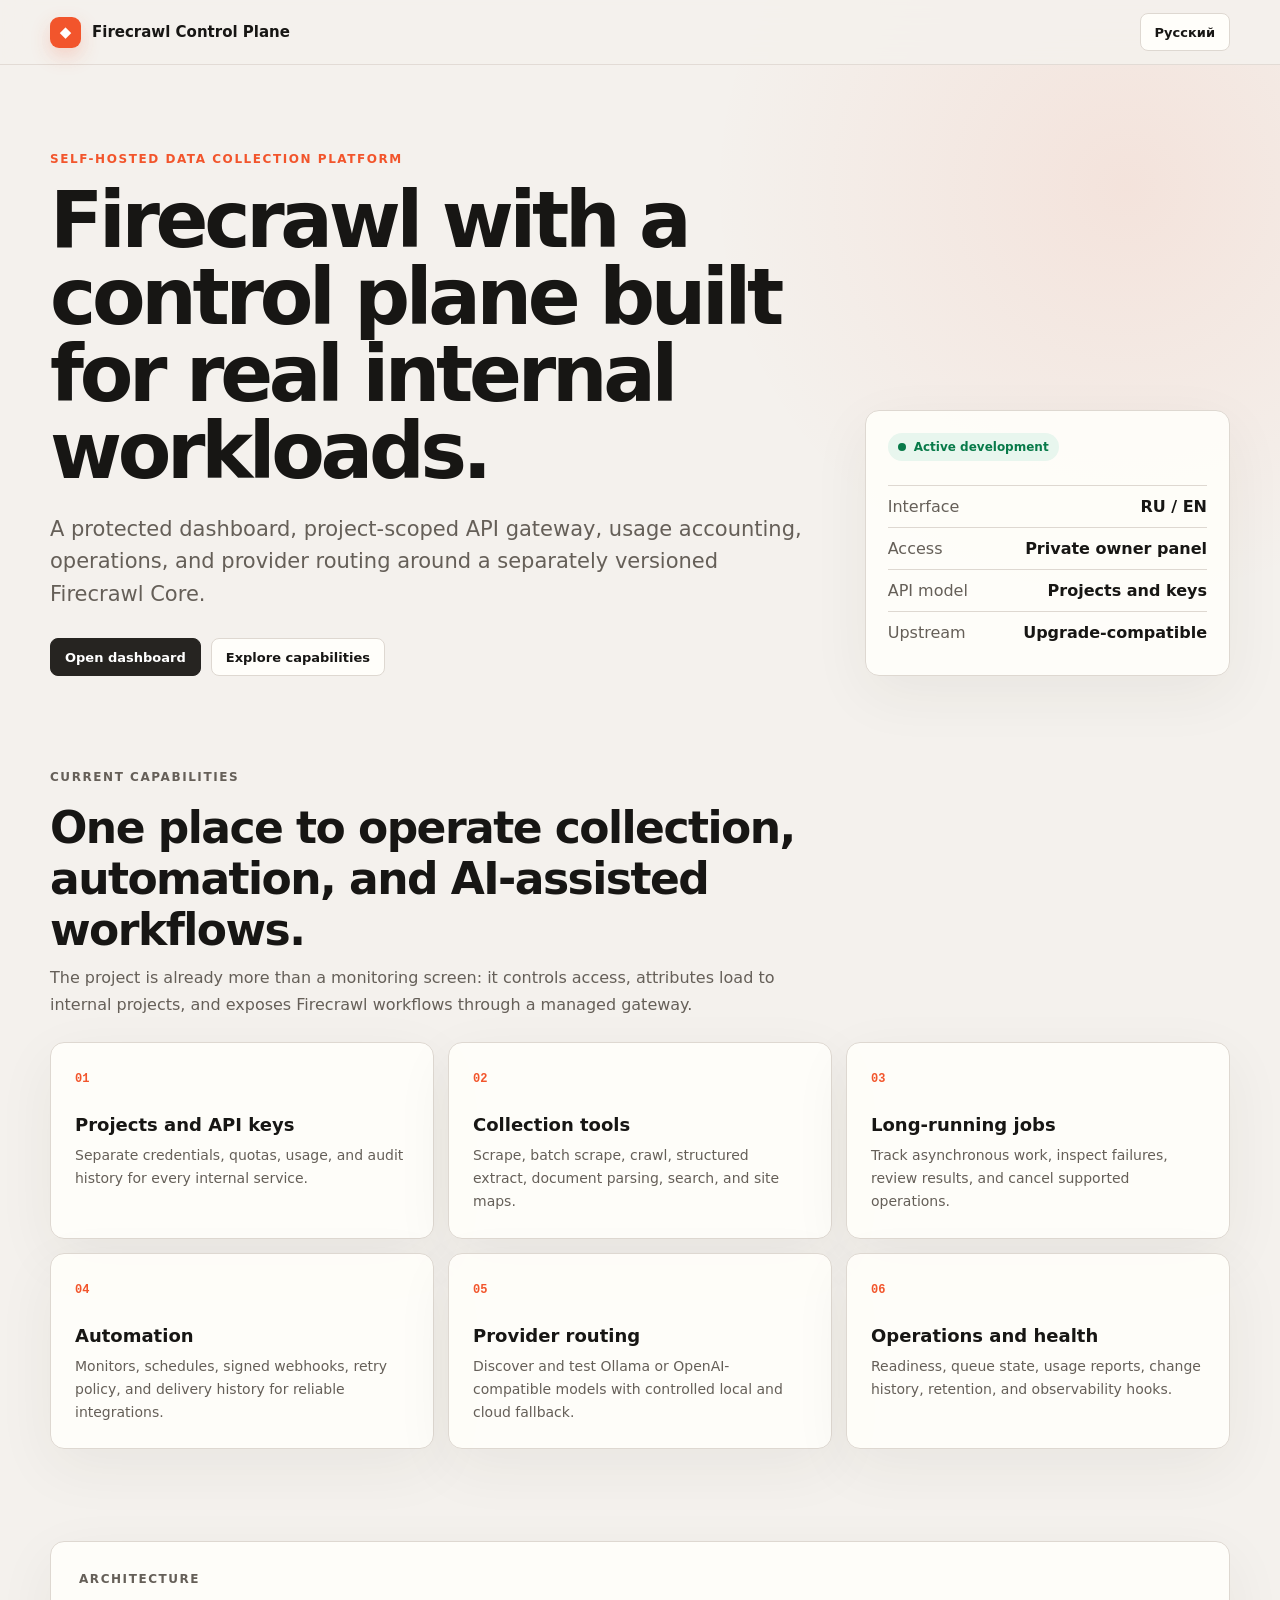
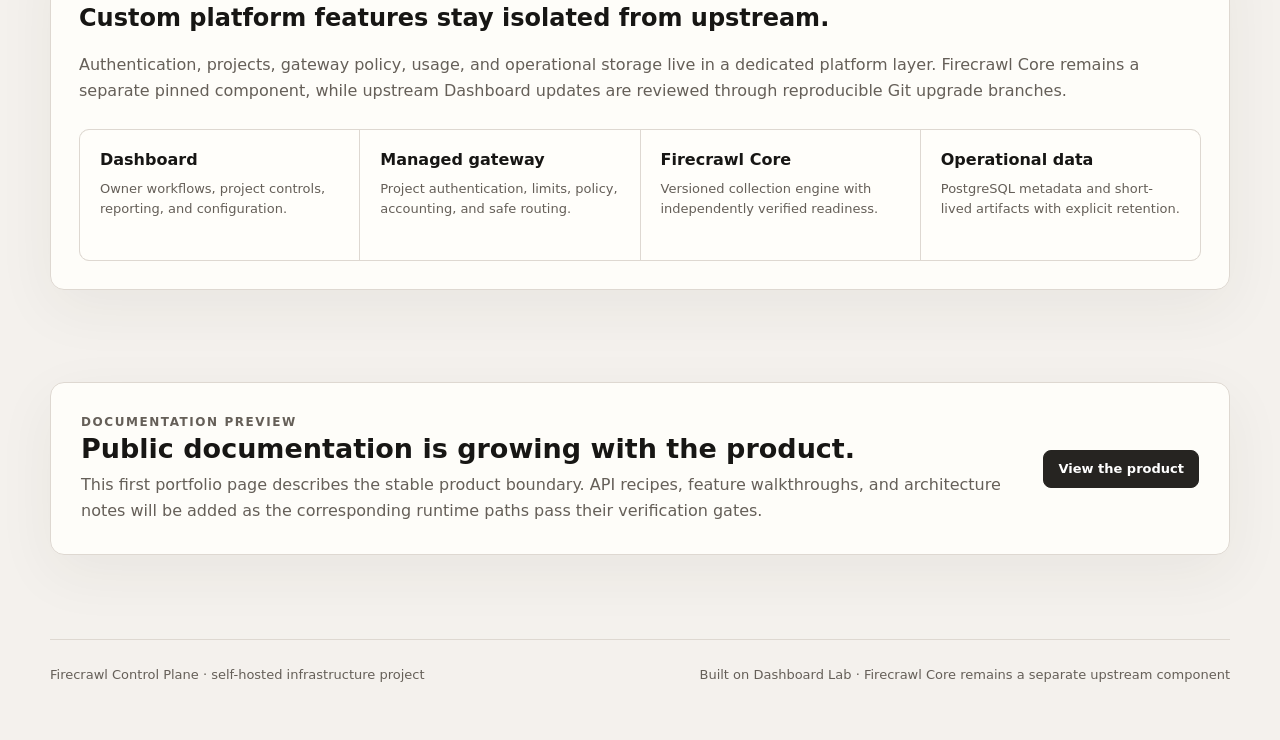
==== en/index.html @ 3c7e7274 "docs: publish initial Firecrawl overview" ====
<!doctype html>
<html lang="en">
  <head>
    <meta charset="UTF-8" />
    <meta name="viewport" content="width=device-width, initial-scale=1.0" />
    <meta name="description" content="Firecrawl Control Plane — a protected dashboard and gateway for self-hosted Firecrawl." />
    <title>Firecrawl Control Plane — Project documentation</title>
    <link rel="stylesheet" href="../styles.css" />
  </head>
  <body>
    <header class="site-header">
      <div class="shell">
        <a class="brand" href="./" aria-label="Firecrawl Control Plane home">
          <span class="brand-mark" aria-hidden="true">◆</span>
          <span>Firecrawl Control Plane</span>
        </a>
        <div class="header-actions">
          <a class="language-link" href="../ru/" lang="ru">Русский</a>
        </div>
      </div>
    </header>

    <main>
      <section class="shell hero">
        <div>
          <p class="eyebrow">Self-hosted data collection platform</p>
          <h1>Firecrawl with a control plane built for real internal workloads.</h1>
          <p class="hero-copy">A protected dashboard, project-scoped API gateway, usage accounting, operations, and provider routing around a separately versioned Firecrawl Core.</p>
          <div class="hero-actions">
            <a class="button primary" href="https://firecrawl.tapurl.net/">Open dashboard</a>
            <a class="button" href="#capabilities">Explore capabilities</a>
          </div>
        </div>
        <aside class="status-card" aria-label="Project status">
          <span class="status-pill">Active development</span>
          <dl>
            <div><dt>Interface</dt><dd>RU / EN</dd></div>
            <div><dt>Access</dt><dd>Private owner panel</dd></div>
            <div><dt>API model</dt><dd>Projects and keys</dd></div>
            <div><dt>Upstream</dt><dd>Upgrade-compatible</dd></div>
          </dl>
        </aside>
      </section>

      <section class="shell section" id="capabilities">
        <div class="section-heading">
          <p class="eyebrow">Current capabilities</p>
          <h2>One place to operate collection, automation, and AI-assisted workflows.</h2>
          <p>The project is already more than a monitoring screen: it controls access, attributes load to internal projects, and exposes Firecrawl workflows through a managed gateway.</p>
        </div>
        <div class="grid">
          <article class="card"><span class="card-index">01</span><h3>Projects and API keys</h3><p>Separate credentials, quotas, usage, and audit history for every internal service.</p></article>
          <article class="card"><span class="card-index">02</span><h3>Collection tools</h3><p>Scrape, batch scrape, crawl, structured extract, document parsing, search, and site maps.</p></article>
          <article class="card"><span class="card-index">03</span><h3>Long-running jobs</h3><p>Track asynchronous work, inspect failures, review results, and cancel supported operations.</p></article>
          <article class="card"><span class="card-index">04</span><h3>Automation</h3><p>Monitors, schedules, signed webhooks, retry policy, and delivery history for reliable integrations.</p></article>
          <article class="card"><span class="card-index">05</span><h3>Provider routing</h3><p>Discover and test Ollama or OpenAI-compatible models with controlled local and cloud fallback.</p></article>
          <article class="card"><span class="card-index">06</span><h3>Operations and health</h3><p>Readiness, queue state, usage reports, change history, retention, and observability hooks.</p></article>
        </div>
      </section>

      <section class="shell section">
        <div class="architecture">
          <p class="eyebrow">Architecture</p>
          <h2>Custom platform features stay isolated from upstream.</h2>
          <p>Authentication, projects, gateway policy, usage, and operational storage live in a dedicated platform layer. Firecrawl Core remains a separate pinned component, while upstream Dashboard updates are reviewed through reproducible Git upgrade branches.</p>
          <div class="architecture-flow" aria-label="Request path">
            <div class="architecture-node"><strong>Dashboard</strong><span>Owner workflows, project controls, reporting, and configuration.</span></div>
            <div class="architecture-node"><strong>Managed gateway</strong><span>Project authentication, limits, policy, accounting, and safe routing.</span></div>
            <div class="architecture-node"><strong>Firecrawl Core</strong><span>Versioned collection engine with independently verified readiness.</span></div>
            <div class="architecture-node"><strong>Operational data</strong><span>PostgreSQL metadata and short-lived artifacts with explicit retention.</span></div>
          </div>
        </div>
      </section>

      <section class="shell section">
        <div class="status-strip">
          <div>
            <p class="eyebrow">Documentation preview</p>
            <h2>Public documentation is growing with the product.</h2>
            <p>This first portfolio page describes the stable product boundary. API recipes, feature walkthroughs, and architecture notes will be added as the corresponding runtime paths pass their verification gates.</p>
          </div>
          <a class="button primary" href="https://firecrawl.tapurl.net/">View the product</a>
        </div>
      </section>
    </main>

    <footer class="site-footer">
      <div class="shell">
        <p class="footer-note">Firecrawl Control Plane · self-hosted infrastructure project</p>
        <p class="footer-note">Built on Dashboard Lab · Firecrawl Core remains a separate upstream component</p>
      </div>
    </footer>
  </body>
</html>
---- styles.css ----
:root {
  color-scheme: light;
  --ink: #171614;
  --muted: #655f58;
  --line: #ded8d1;
  --panel: #fffefa;
  --canvas: #f4f1ed;
  --accent: #f2552c;
  --success: #087a49;
  --success-soft: #e8f6ee;
  font-family: Inter, ui-sans-serif, system-ui, -apple-system, BlinkMacSystemFont, "Segoe UI", sans-serif;
  font-synthesis: none;
}

* { box-sizing: border-box; }
html { scroll-behavior: smooth; }

body {
  margin: 0;
  color: var(--ink);
  background:
    radial-gradient(circle at 88% 8%, rgba(242, 85, 44, 0.09), transparent 26rem),
    var(--canvas);
}

a { color: inherit; }

.shell {
  width: min(1180px, calc(100% - 32px));
  margin: 0 auto;
}

.site-header {
  position: sticky;
  top: 0;
  z-index: 10;
  border-bottom: 1px solid rgba(222, 216, 209, 0.85);
  background: rgba(244, 241, 237, 0.9);
  backdrop-filter: blur(14px);
}

.site-header .shell {
  min-height: 64px;
  display: flex;
  align-items: center;
  justify-content: space-between;
  gap: 20px;
}

.brand {
  display: inline-flex;
  align-items: center;
  gap: 11px;
  font-size: 15px;
  font-weight: 760;
  text-decoration: none;
}

.brand-mark {
  width: 31px;
  height: 31px;
  display: grid;
  place-items: center;
  border-radius: 9px;
  color: white;
  background: var(--accent);
  box-shadow: 0 8px 20px rgba(242, 85, 44, 0.22);
}

.header-actions,
.hero-actions {
  display: flex;
  align-items: center;
  flex-wrap: wrap;
  gap: 10px;
}

.language-link,
.button {
  min-height: 38px;
  display: inline-flex;
  align-items: center;
  justify-content: center;
  gap: 8px;
  border: 1px solid var(--line);
  border-radius: 8px;
  padding: 0 14px;
  font-size: 13px;
  font-weight: 700;
  text-decoration: none;
  background: var(--panel);
}

.button.primary {
  color: white;
  border-color: #262421;
  background: #262421;
}

.language-link:hover,
.button:hover { border-color: #9f958b; }
.button.primary:hover { background: #403c37; }

.hero {
  padding: 86px 0 46px;
  display: grid;
  grid-template-columns: minmax(0, 1.35fr) minmax(300px, 0.65fr);
  gap: 56px;
  align-items: end;
}

.eyebrow {
  margin: 0 0 14px;
  color: var(--accent);
  font-size: 12px;
  line-height: 1.4;
  font-weight: 800;
  letter-spacing: 0.13em;
  text-transform: uppercase;
}

h1, h2, h3, p { margin-top: 0; }

h1 {
  max-width: 820px;
  margin-bottom: 22px;
  font-size: clamp(42px, 6.3vw, 78px);
  line-height: 0.99;
  letter-spacing: -0.055em;
}

.hero-copy {
  max-width: 760px;
  margin-bottom: 28px;
  color: var(--muted);
  font-size: clamp(17px, 2vw, 21px);
  line-height: 1.55;
}

.status-card,
.card,
.architecture,
.status-strip {
  border: 1px solid var(--line);
  border-radius: 14px;
  background: rgba(255, 254, 250, 0.92);
  box-shadow: 0 18px 60px rgba(59, 48, 38, 0.06);
}

.status-card { padding: 22px; }

.status-pill {
  display: inline-flex;
  align-items: center;
  gap: 8px;
  margin-bottom: 24px;
  padding: 7px 10px;
  border-radius: 999px;
  color: var(--success);
  background: var(--success-soft);
  font-size: 12px;
  font-weight: 800;
}

.status-pill::before {
  content: "";
  width: 8px;
  height: 8px;
  border-radius: 50%;
  background: currentColor;
}

.status-card dl { margin: 0; }

.status-card div {
  display: flex;
  justify-content: space-between;
  gap: 18px;
  padding: 11px 0;
  border-top: 1px solid var(--line);
}

.status-card dt { color: var(--muted); }
.status-card dd { margin: 0; font-weight: 750; text-align: right; }

.section { padding: 46px 0; }
.section-heading { max-width: 760px; margin-bottom: 24px; }

.section-heading h2 {
  margin-bottom: 10px;
  font-size: clamp(28px, 4vw, 44px);
  letter-spacing: -0.035em;
}

.section-heading p,
.card p,
.architecture p,
.status-strip p,
.footer-note {
  color: var(--muted);
  line-height: 1.65;
}

.grid {
  display: grid;
  grid-template-columns: repeat(3, minmax(0, 1fr));
  gap: 14px;
}

.card { padding: 24px; }

.card-index {
  display: inline-block;
  margin-bottom: 28px;
  color: var(--accent);
  font: 700 12px/1.2 ui-monospace, SFMono-Regular, Menlo, Consolas, monospace;
}

.card h3 { margin-bottom: 9px; font-size: 18px; }
.card p { margin-bottom: 0; font-size: 14px; }
.architecture { padding: 28px; overflow: hidden; }

.architecture-flow {
  display: grid;
  grid-template-columns: repeat(4, minmax(0, 1fr));
  gap: 1px;
  margin-top: 24px;
  border: 1px solid var(--line);
  border-radius: 10px;
  background: var(--line);
  overflow: hidden;
}

.architecture-node {
  min-height: 130px;
  padding: 20px;
  background: var(--panel);
}

.architecture-node strong { display: block; margin-bottom: 9px; }
.architecture-node span { color: var(--muted); font-size: 13px; line-height: 1.5; }

.status-strip {
  display: grid;
  grid-template-columns: 1fr auto;
  gap: 32px;
  align-items: center;
  padding: 30px;
}

.status-strip h2 { margin-bottom: 8px; font-size: 27px; }
.status-strip p { margin-bottom: 0; }
.site-footer { padding: 38px 0 56px; }

.site-footer .shell {
  display: flex;
  justify-content: space-between;
  gap: 24px;
  padding-top: 24px;
  border-top: 1px solid var(--line);
}

.footer-note { margin: 0; font-size: 13px; }

@media (max-width: 840px) {
  .hero { grid-template-columns: 1fr; padding-top: 60px; }
  .grid { grid-template-columns: 1fr 1fr; }
  .architecture-flow { grid-template-columns: 1fr 1fr; }
}

@media (max-width: 560px) {
  .shell { width: min(100% - 22px, 1180px); }
  .site-header .shell { min-height: 58px; }
  .brand span:last-child { display: none; }
  .hero { padding-top: 44px; gap: 30px; }
  h1 { font-size: 43px; }
  .grid, .architecture-flow, .status-strip { grid-template-columns: 1fr; }
  .status-strip { gap: 18px; }
  .site-footer .shell { flex-direction: column; }
}

@media (prefers-reduced-motion: reduce) {
  html { scroll-behavior: auto; }
}
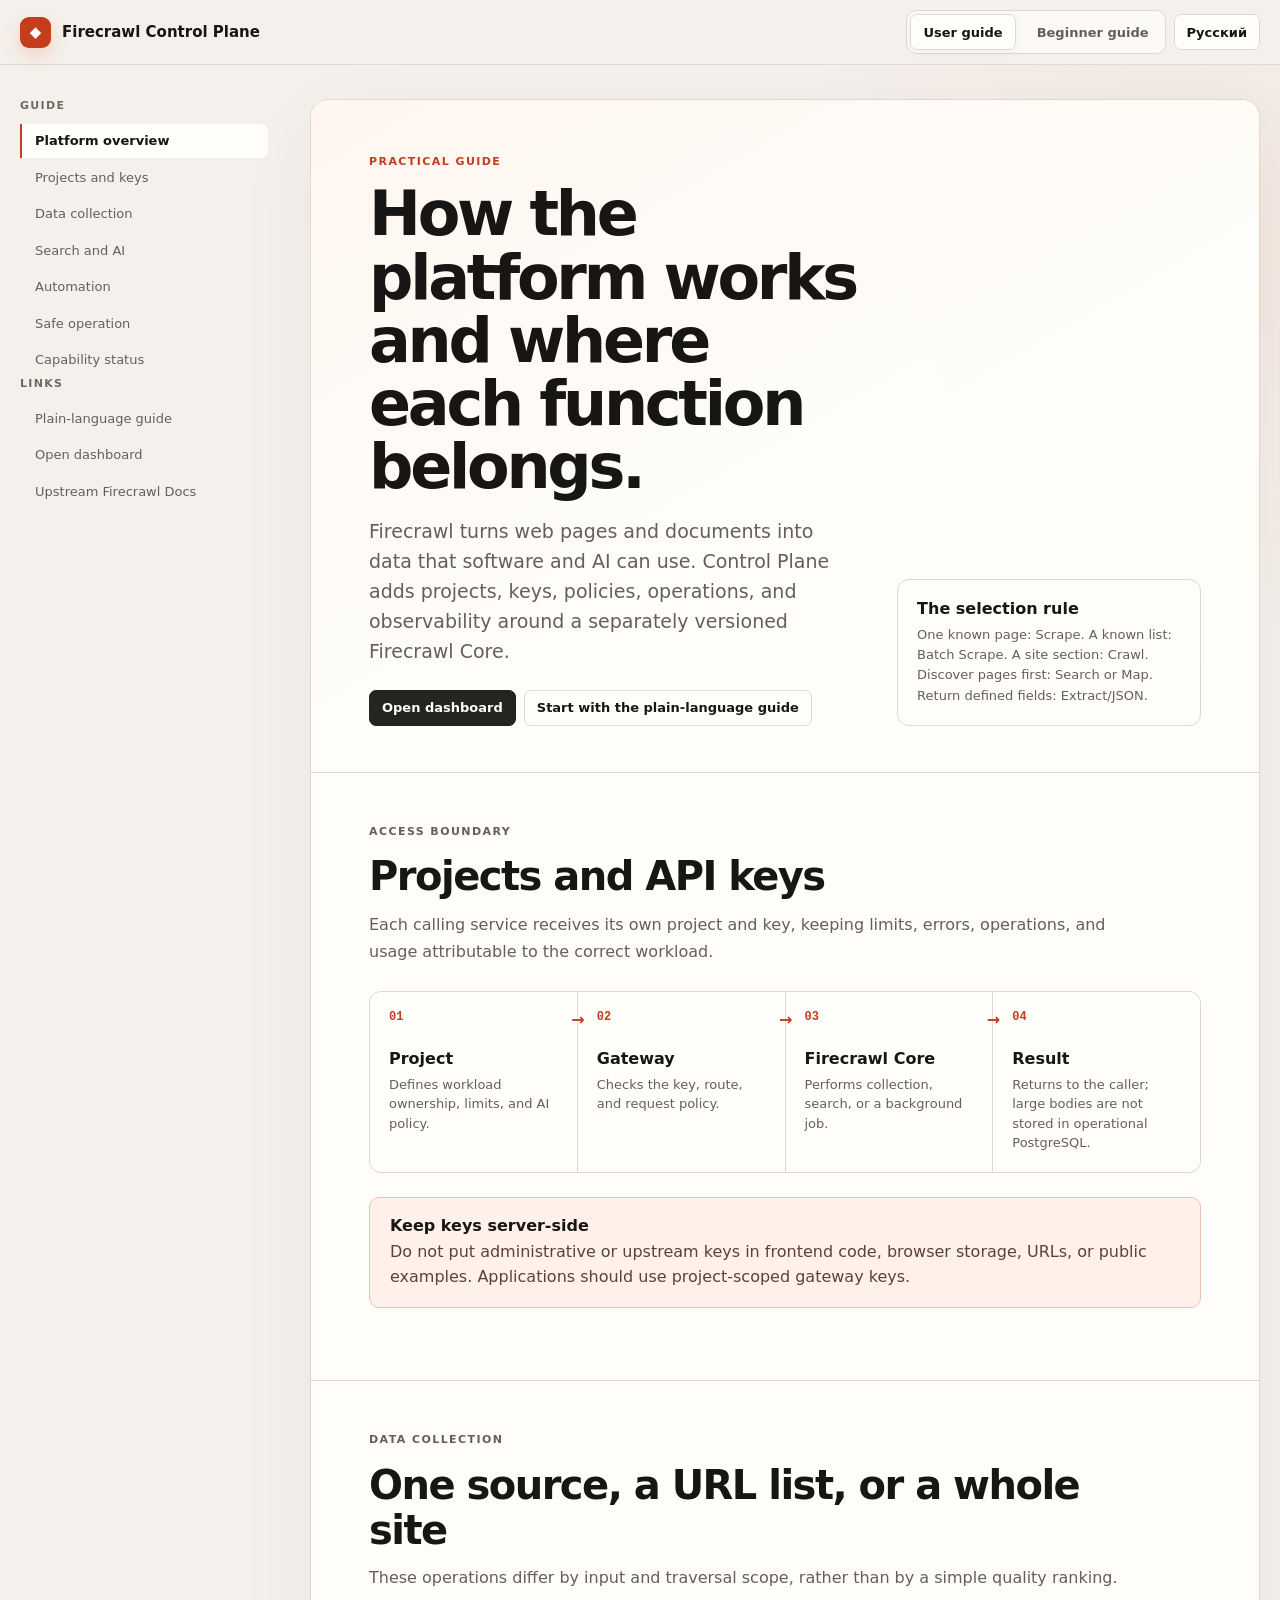
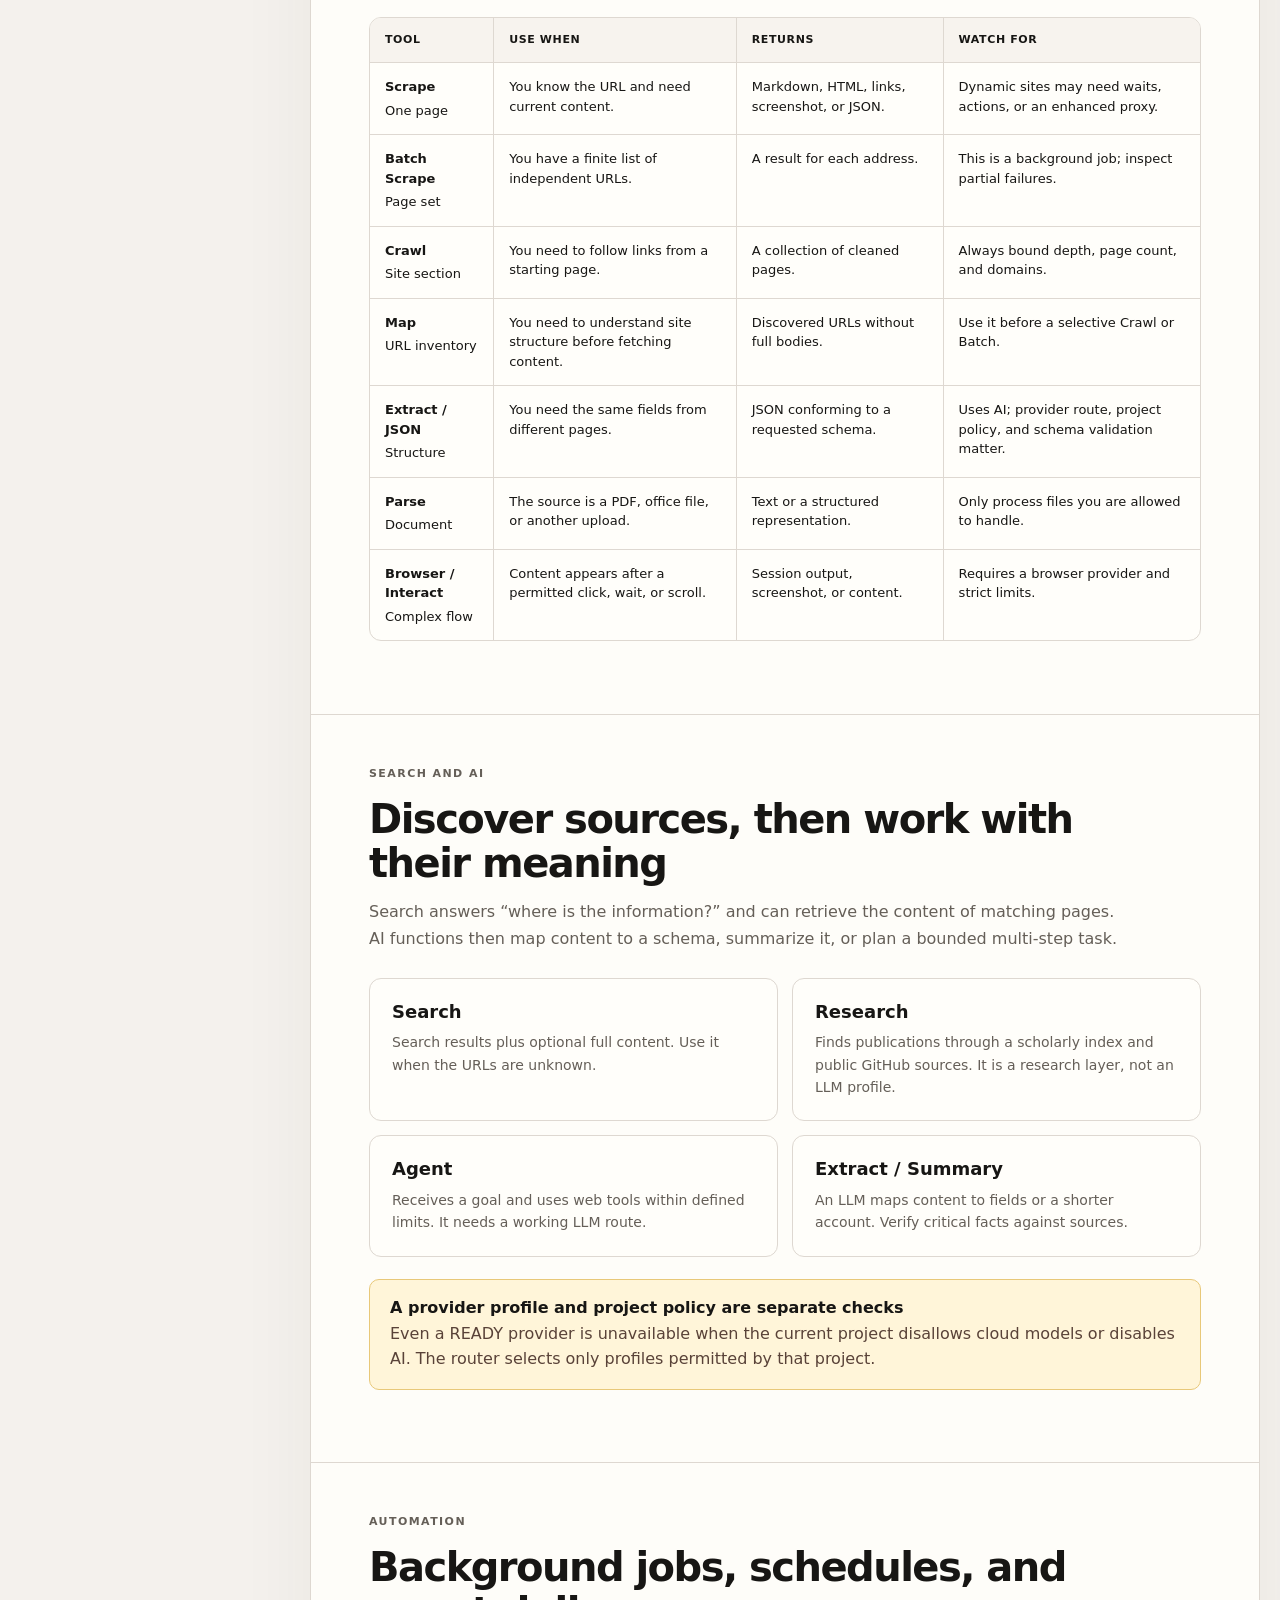
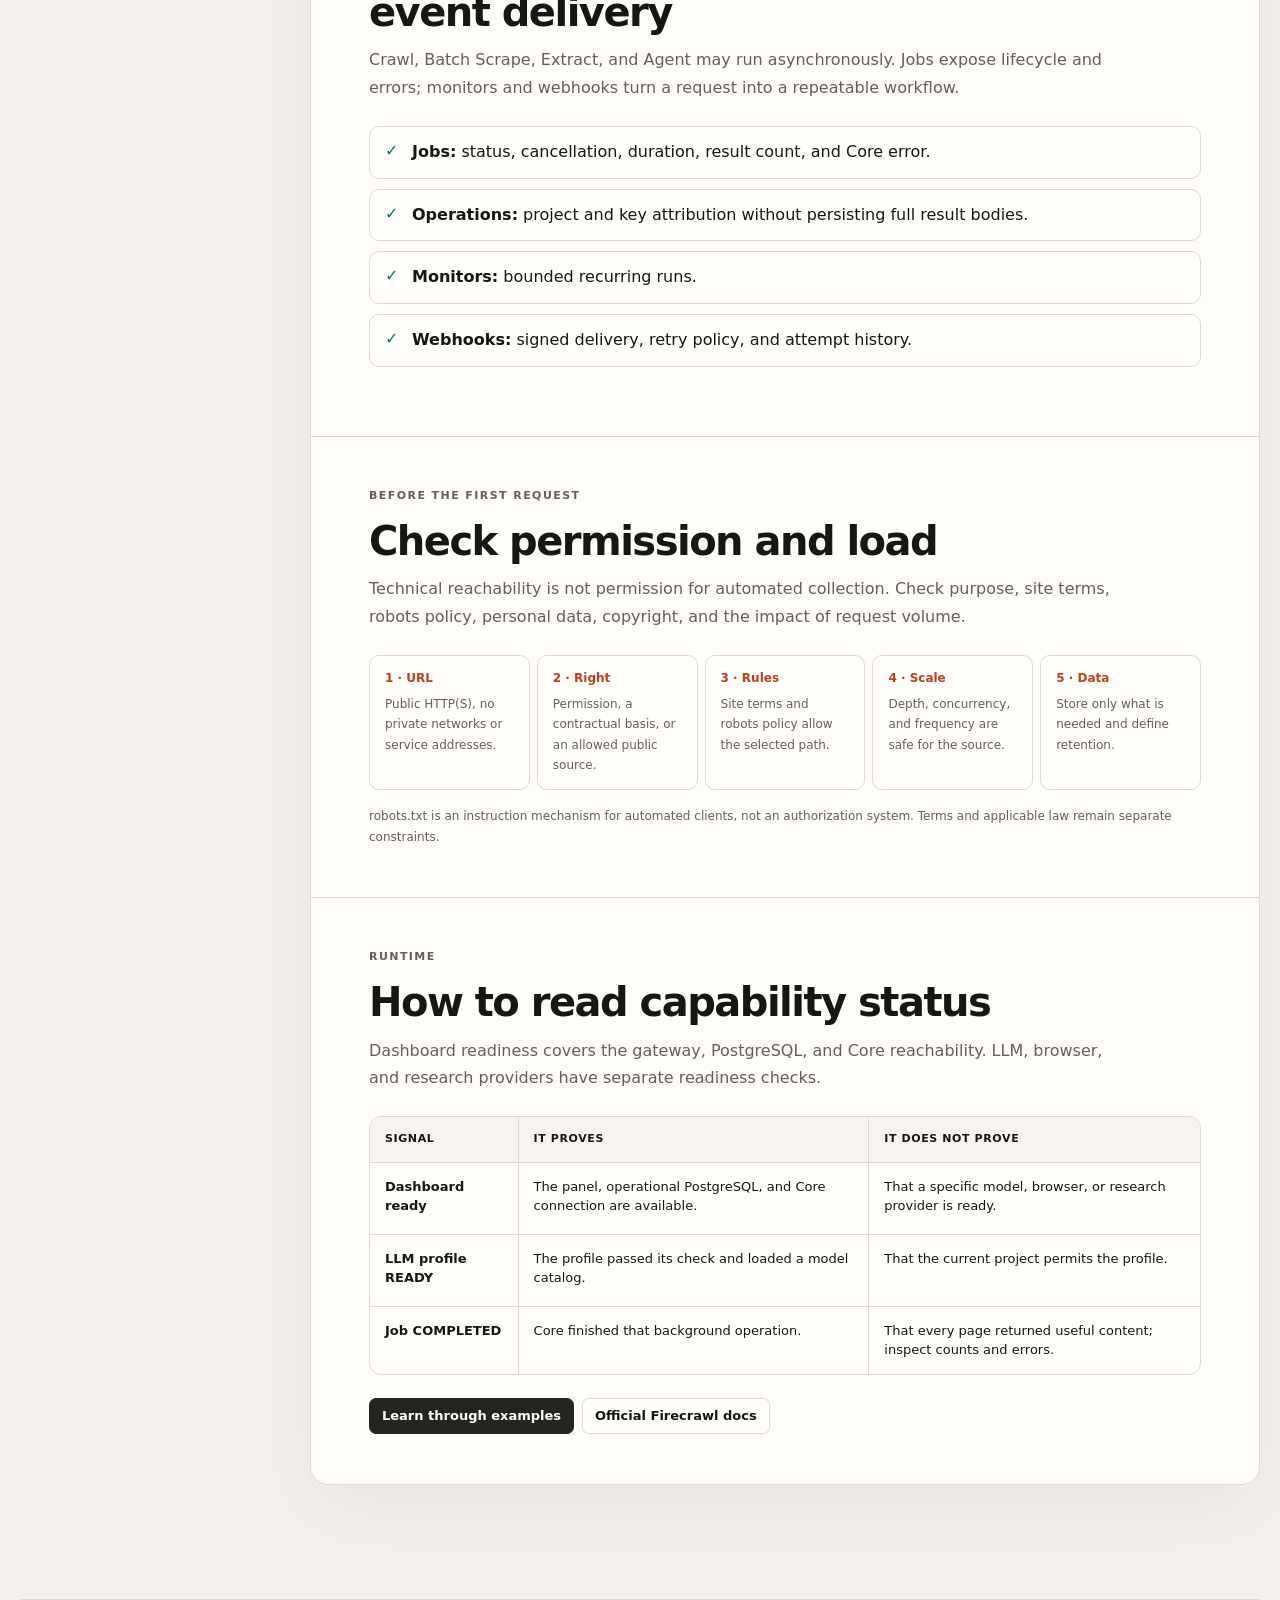
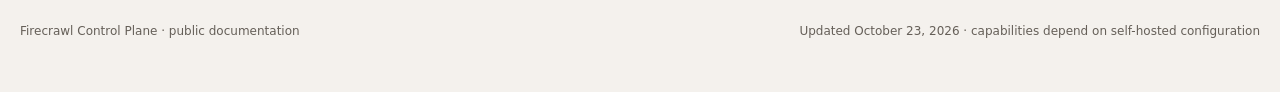
==== commit 1ecd95cb: "docs: add beginner and user guides" ====
--- a/en/index.html
+++ b/en/index.html
@@ -3,92 +3,52 @@
   <head>
     <meta charset="UTF-8" />
     <meta name="viewport" content="width=device-width, initial-scale=1.0" />
-    <meta name="description" content="Firecrawl Control Plane — a protected dashboard and gateway for self-hosted Firecrawl." />
-    <title>Firecrawl Control Plane — Project documentation</title>
+    <meta name="description" content="Practical Firecrawl Control Plane documentation: collection, search, AI, projects, safety, and operations." />
+    <title>Documentation · Firecrawl Control Plane</title>
     <link rel="stylesheet" href="../styles.css" />
+    <script src="../docs.js" defer></script>
   </head>
   <body>
-    <header class="site-header">
-      <div class="shell">
-        <a class="brand" href="./" aria-label="Firecrawl Control Plane home">
-          <span class="brand-mark" aria-hidden="true">◆</span>
-          <span>Firecrawl Control Plane</span>
-        </a>
-        <div class="header-actions">
-          <a class="language-link" href="../ru/" lang="ru">Русский</a>
-        </div>
+    <header class="site-header"><div class="shell">
+      <a class="brand" href="./" aria-label="Firecrawl Control Plane documentation"><span class="brand-mark" aria-hidden="true">◆</span><span>Firecrawl Control Plane</span></a>
+      <div class="header-actions"><nav class="mode-switch" aria-label="Documentation mode"><a class="mode-link" aria-current="page" href="./">User guide</a><a class="mode-link" href="./beginners/">Beginner guide</a></nav><a class="language-link" href="../ru/" lang="ru">Русский</a></div>
+    </div></header>
+
+    <div class="shell">
+      <button class="mobile-toc-button" type="button" data-toc-toggle aria-expanded="false" aria-controls="docs-toc">Contents <span aria-hidden="true">⌄</span></button>
+      <div class="docs-layout">
+        <aside class="docs-sidebar" id="docs-toc" data-toc>
+          <p class="toc-kicker">Guide</p><nav aria-label="Page contents"><ul class="toc-list">
+            <li><a class="toc-link is-active" href="#overview">Platform overview</a></li><li><a class="toc-link" href="#projects">Projects and keys</a></li><li><a class="toc-link" href="#collection">Data collection</a></li><li><a class="toc-link" href="#search-ai">Search and AI</a></li><li><a class="toc-link" href="#automation">Automation</a></li><li><a class="toc-link" href="#safety">Safe operation</a></li><li><a class="toc-link" href="#status">Capability status</a></li>
+          </ul></nav>
+          <p class="toc-kicker">Links</p><nav aria-label="Additional links"><ul class="toc-list"><li><a class="toc-link" href="./beginners/">Plain-language guide</a></li><li><a class="toc-link" href="https://firecrawl.tapurl.net/">Open dashboard</a></li><li><a class="toc-link" href="https://docs.firecrawl.dev/">Upstream Firecrawl Docs</a></li></ul></nav>
+        </aside>
+
+        <main class="docs-main">
+          <section class="docs-hero" id="overview"><div><p class="eyebrow">Practical guide</p><h1>How the platform works and where each function belongs.</h1><p class="hero-copy">Firecrawl turns web pages and documents into data that software and AI can use. Control Plane adds projects, keys, policies, operations, and observability around a separately versioned Firecrawl Core.</p><div class="hero-actions"><a class="button primary" href="https://firecrawl.tapurl.net/">Open dashboard</a><a class="button" href="./beginners/">Start with the plain-language guide</a></div></div><aside class="hero-note"><strong>The selection rule</strong><p>One known page: Scrape. A known list: Batch Scrape. A site section: Crawl. Discover pages first: Search or Map. Return defined fields: Extract/JSON.</p></aside></section>
+
+          <section class="docs-section wide" id="projects"><div class="section-heading"><p class="eyebrow">Access boundary</p><h2>Projects and API keys</h2><p>Each calling service receives its own project and key, keeping limits, errors, operations, and usage attributable to the correct workload.</p></div><div class="mental-model" aria-label="Request path through the platform"><div class="mental-step"><span>01</span><strong>Project</strong><p>Defines workload ownership, limits, and AI policy.</p></div><div class="mental-step"><span>02</span><strong>Gateway</strong><p>Checks the key, route, and request policy.</p></div><div class="mental-step"><span>03</span><strong>Firecrawl Core</strong><p>Performs collection, search, or a background job.</p></div><div class="mental-step"><span>04</span><strong>Result</strong><p>Returns to the caller; large bodies are not stored in operational PostgreSQL.</p></div></div><div class="callout"><strong>Keep keys server-side</strong><p>Do not put administrative or upstream keys in frontend code, browser storage, URLs, or public examples. Applications should use project-scoped gateway keys.</p></div></section>
+
+          <section class="docs-section wide" id="collection"><div class="section-heading"><p class="eyebrow">Data collection</p><h2>One source, a URL list, or a whole site</h2><p>These operations differ by input and traversal scope, rather than by a simple quality ranking.</p></div><div class="table-wrap"><table><thead><tr><th>Tool</th><th>Use when</th><th>Returns</th><th>Watch for</th></tr></thead><tbody>
+            <tr><td><strong>Scrape</strong>One page</td><td>You know the URL and need current content.</td><td>Markdown, HTML, links, screenshot, or JSON.</td><td>Dynamic sites may need waits, actions, or an enhanced proxy.</td></tr>
+            <tr><td><strong>Batch Scrape</strong>Page set</td><td>You have a finite list of independent URLs.</td><td>A result for each address.</td><td>This is a background job; inspect partial failures.</td></tr>
+            <tr><td><strong>Crawl</strong>Site section</td><td>You need to follow links from a starting page.</td><td>A collection of cleaned pages.</td><td>Always bound depth, page count, and domains.</td></tr>
+            <tr><td><strong>Map</strong>URL inventory</td><td>You need to understand site structure before fetching content.</td><td>Discovered URLs without full bodies.</td><td>Use it before a selective Crawl or Batch.</td></tr>
+            <tr><td><strong>Extract / JSON</strong>Structure</td><td>You need the same fields from different pages.</td><td>JSON conforming to a requested schema.</td><td>Uses AI; provider route, project policy, and schema validation matter.</td></tr>
+            <tr><td><strong>Parse</strong>Document</td><td>The source is a PDF, office file, or another upload.</td><td>Text or a structured representation.</td><td>Only process files you are allowed to handle.</td></tr>
+            <tr><td><strong>Browser / Interact</strong>Complex flow</td><td>Content appears after a permitted click, wait, or scroll.</td><td>Session output, screenshot, or content.</td><td>Requires a browser provider and strict limits.</td></tr>
+          </tbody></table></div></section>
+
+          <section class="docs-section wide" id="search-ai"><div class="section-heading"><p class="eyebrow">Search and AI</p><h2>Discover sources, then work with their meaning</h2><p>Search answers “where is the information?” and can retrieve the content of matching pages. AI functions then map content to a schema, summarize it, or plan a bounded multi-step task.</p></div><div class="ai-grid"><article class="info-card"><h3>Search</h3><p>Search results plus optional full content. Use it when the URLs are unknown.</p></article><article class="info-card"><h3>Research</h3><p>Finds publications through a scholarly index and public GitHub sources. It is a research layer, not an LLM profile.</p></article><article class="info-card"><h3>Agent</h3><p>Receives a goal and uses web tools within defined limits. It needs a working LLM route.</p></article><article class="info-card"><h3>Extract / Summary</h3><p>An LLM maps content to fields or a shorter account. Verify critical facts against sources.</p></article></div><div class="callout warning"><strong>A provider profile and project policy are separate checks</strong><p>Even a READY provider is unavailable when the current project disallows cloud models or disables AI. The router selects only profiles permitted by that project.</p></div></section>
+
+          <section class="docs-section wide" id="automation"><div class="section-heading"><p class="eyebrow">Automation</p><h2>Background jobs, schedules, and event delivery</h2><p>Crawl, Batch Scrape, Extract, and Agent may run asynchronously. Jobs expose lifecycle and errors; monitors and webhooks turn a request into a repeatable workflow.</p></div><ul class="check-list"><li><strong>Jobs:</strong> status, cancellation, duration, result count, and Core error.</li><li><strong>Operations:</strong> project and key attribution without persisting full result bodies.</li><li><strong>Monitors:</strong> bounded recurring runs.</li><li><strong>Webhooks:</strong> signed delivery, retry policy, and attempt history.</li></ul></section>
+
+          <section class="docs-section wide" id="safety"><div class="section-heading"><p class="eyebrow">Before the first request</p><h2>Check permission and load</h2><p>Technical reachability is not permission for automated collection. Check purpose, site terms, robots policy, personal data, copyright, and the impact of request volume.</p></div><div class="policy-flow" aria-label="Pre-request checks"><div class="policy-step"><b>1 · URL</b><span>Public HTTP(S), no private networks or service addresses.</span></div><div class="policy-step"><b>2 · Right</b><span>Permission, a contractual basis, or an allowed public source.</span></div><div class="policy-step"><b>3 · Rules</b><span>Site terms and robots policy allow the selected path.</span></div><div class="policy-step"><b>4 · Scale</b><span>Depth, concurrency, and frequency are safe for the source.</span></div><div class="policy-step"><b>5 · Data</b><span>Store only what is needed and define retention.</span></div></div><p class="source-note">robots.txt is an instruction mechanism for automated clients, not an authorization system. Terms and applicable law remain separate constraints.</p></section>
+
+          <section class="docs-section wide" id="status"><div class="section-heading"><p class="eyebrow">Runtime</p><h2>How to read capability status</h2><p>Dashboard readiness covers the gateway, PostgreSQL, and Core reachability. LLM, browser, and research providers have separate readiness checks.</p></div><div class="table-wrap"><table><thead><tr><th>Signal</th><th>It proves</th><th>It does not prove</th></tr></thead><tbody><tr><td><strong>Dashboard ready</strong></td><td>The panel, operational PostgreSQL, and Core connection are available.</td><td>That a specific model, browser, or research provider is ready.</td></tr><tr><td><strong>LLM profile READY</strong></td><td>The profile passed its check and loaded a model catalog.</td><td>That the current project permits the profile.</td></tr><tr><td><strong>Job COMPLETED</strong></td><td>Core finished that background operation.</td><td>That every page returned useful content; inspect counts and errors.</td></tr></tbody></table></div><div class="card-actions"><a class="button primary" href="./beginners/">Learn through examples</a><a class="button" href="https://docs.firecrawl.dev/">Official Firecrawl docs</a></div></section>
+        </main>
       </div>
-    </header>
-
-    <main>
-      <section class="shell hero">
-        <div>
-          <p class="eyebrow">Self-hosted data collection platform</p>
-          <h1>Firecrawl with a control plane built for real internal workloads.</h1>
-          <p class="hero-copy">A protected dashboard, project-scoped API gateway, usage accounting, operations, and provider routing around a separately versioned Firecrawl Core.</p>
-          <div class="hero-actions">
-            <a class="button primary" href="https://firecrawl.tapurl.net/">Open dashboard</a>
-            <a class="button" href="#capabilities">Explore capabilities</a>
-          </div>
-        </div>
-        <aside class="status-card" aria-label="Project status">
-          <span class="status-pill">Active development</span>
-          <dl>
-            <div><dt>Interface</dt><dd>RU / EN</dd></div>
-            <div><dt>Access</dt><dd>Private owner panel</dd></div>
-            <div><dt>API model</dt><dd>Projects and keys</dd></div>
-            <div><dt>Upstream</dt><dd>Upgrade-compatible</dd></div>
-          </dl>
-        </aside>
-      </section>
-
-      <section class="shell section" id="capabilities">
-        <div class="section-heading">
-          <p class="eyebrow">Current capabilities</p>
-          <h2>One place to operate collection, automation, and AI-assisted workflows.</h2>
-          <p>The project is already more than a monitoring screen: it controls access, attributes load to internal projects, and exposes Firecrawl workflows through a managed gateway.</p>
-        </div>
-        <div class="grid">
-          <article class="card"><span class="card-index">01</span><h3>Projects and API keys</h3><p>Separate credentials, quotas, usage, and audit history for every internal service.</p></article>
-          <article class="card"><span class="card-index">02</span><h3>Collection tools</h3><p>Scrape, batch scrape, crawl, structured extract, document parsing, search, and site maps.</p></article>
-          <article class="card"><span class="card-index">03</span><h3>Long-running jobs</h3><p>Track asynchronous work, inspect failures, review results, and cancel supported operations.</p></article>
-          <article class="card"><span class="card-index">04</span><h3>Automation</h3><p>Monitors, schedules, signed webhooks, retry policy, and delivery history for reliable integrations.</p></article>
-          <article class="card"><span class="card-index">05</span><h3>Provider routing</h3><p>Discover and test Ollama or OpenAI-compatible models with controlled local and cloud fallback.</p></article>
-          <article class="card"><span class="card-index">06</span><h3>Operations and health</h3><p>Readiness, queue state, usage reports, change history, retention, and observability hooks.</p></article>
-        </div>
-      </section>
-
-      <section class="shell section">
-        <div class="architecture">
-          <p class="eyebrow">Architecture</p>
-          <h2>Custom platform features stay isolated from upstream.</h2>
-          <p>Authentication, projects, gateway policy, usage, and operational storage live in a dedicated platform layer. Firecrawl Core remains a separate pinned component, while upstream Dashboard updates are reviewed through reproducible Git upgrade branches.</p>
-          <div class="architecture-flow" aria-label="Request path">
-            <div class="architecture-node"><strong>Dashboard</strong><span>Owner workflows, project controls, reporting, and configuration.</span></div>
-            <div class="architecture-node"><strong>Managed gateway</strong><span>Project authentication, limits, policy, accounting, and safe routing.</span></div>
-            <div class="architecture-node"><strong>Firecrawl Core</strong><span>Versioned collection engine with independently verified readiness.</span></div>
-            <div class="architecture-node"><strong>Operational data</strong><span>PostgreSQL metadata and short-lived artifacts with explicit retention.</span></div>
-          </div>
-        </div>
-      </section>
-
-      <section class="shell section">
-        <div class="status-strip">
-          <div>
-            <p class="eyebrow">Documentation preview</p>
-            <h2>Public documentation is growing with the product.</h2>
-            <p>This first portfolio page describes the stable product boundary. API recipes, feature walkthroughs, and architecture notes will be added as the corresponding runtime paths pass their verification gates.</p>
-          </div>
-          <a class="button primary" href="https://firecrawl.tapurl.net/">View the product</a>
-        </div>
-      </section>
-    </main>
-
-    <footer class="site-footer">
-      <div class="shell">
-        <p class="footer-note">Firecrawl Control Plane · self-hosted infrastructure project</p>
-        <p class="footer-note">Built on Dashboard Lab · Firecrawl Core remains a separate upstream component</p>
-      </div>
-    </footer>
+    </div>
+    <footer class="site-footer"><div class="shell"><p class="footer-note">Firecrawl Control Plane · public documentation</p><p class="footer-note">Updated October 23, 2026 · capabilities depend on self-hosted configuration</p></div></footer>
   </body>
 </html>
--- a/styles.css
+++ b/styles.css
@@ -2,283 +2,184 @@
   color-scheme: light;
   --ink: #171614;
   --muted: #655f58;
+  --subtle: #726961;
   --line: #ded8d1;
+  --line-strong: #c7bdb3;
   --panel: #fffefa;
   --canvas: #f4f1ed;
-  --accent: #f2552c;
+  --accent: #c43d1d;
+  --accent-soft: #fff0e9;
   --success: #087a49;
   --success-soft: #e8f6ee;
-  font-family: Inter, ui-sans-serif, system-ui, -apple-system, BlinkMacSystemFont, "Segoe UI", sans-serif;
+  --warning-soft: #fff5d9;
+  --danger: #a33226;
+  --danger-soft: #fff0ed;
+  --sidebar: 248px;
+  --content: 760px;
+  font-family: Aptos, "Segoe UI Variable", "Segoe UI", ui-sans-serif, system-ui, sans-serif;
   font-synthesis: none;
 }
 
 * { box-sizing: border-box; }
-html { scroll-behavior: smooth; }
+html { scroll-behavior: smooth; scroll-padding-top: 88px; }
+body { margin: 0; color: var(--ink); background: radial-gradient(circle at 92% 5%, rgba(242, 85, 44, 0.07), transparent 28rem), var(--canvas); }
+a { color: inherit; }
+button, input, select, textarea { font: inherit; }
+.shell { width: min(1240px, calc(100% - 32px)); margin: 0 auto; }
 
-body {
-  margin: 0;
-  color: var(--ink);
-  background:
-    radial-gradient(circle at 88% 8%, rgba(242, 85, 44, 0.09), transparent 26rem),
-    var(--canvas);
+.site-header { position: sticky; top: 0; z-index: 30; border-bottom: 1px solid rgba(222, 216, 209, 0.9); background: rgba(244, 241, 237, 0.94); backdrop-filter: blur(16px); }
+.site-header .shell { min-height: 64px; display: flex; align-items: center; justify-content: space-between; gap: 20px; }
+.brand { display: inline-flex; align-items: center; gap: 11px; font-size: 15px; font-weight: 780; text-decoration: none; }
+.brand-mark { width: 31px; height: 31px; display: grid; place-items: center; border-radius: 9px; color: white; background: var(--accent); box-shadow: 0 8px 20px rgba(242, 85, 44, 0.22); }
+.header-actions, .mode-switch, .hero-actions, .card-actions { display: flex; align-items: center; flex-wrap: wrap; gap: 8px; }
+.mode-switch { padding: 3px; border: 1px solid var(--line); border-radius: 10px; background: rgba(255, 254, 250, 0.78); }
+.mode-link, .language-link, .button, .mobile-toc-button { min-height: 36px; display: inline-flex; align-items: center; justify-content: center; gap: 8px; border: 1px solid transparent; border-radius: 7px; padding: 0 12px; color: var(--muted); font-size: 13px; font-weight: 720; text-decoration: none; background: transparent; }
+.mode-link[aria-current="page"] { color: var(--ink); border-color: var(--line); background: var(--panel); box-shadow: 0 2px 10px rgba(42, 35, 29, 0.05); }
+.language-link, .button, .mobile-toc-button { border-color: var(--line); color: var(--ink); background: var(--panel); }
+.button.primary { color: white; border-color: #262421; background: #262421; }
+.language-link:hover, .button:hover, .mobile-toc-button:hover { border-color: #9f958b; }
+.button.primary:hover { background: #403c37; }
+
+.docs-layout { display: grid; grid-template-columns: var(--sidebar) minmax(0, 1fr); gap: 42px; align-items: start; padding-top: 34px; padding-bottom: 80px; }
+.docs-sidebar { position: sticky; top: 94px; max-height: calc(100vh - 116px); overflow-y: auto; scrollbar-width: thin; scrollbar-color: rgba(101, 95, 88, 0.28) transparent; }
+.docs-sidebar::-webkit-scrollbar { width: 4px; }
+.docs-sidebar::-webkit-scrollbar-thumb { border-radius: 99px; background: rgba(101, 95, 88, 0.28); }
+.toc-kicker { margin: 0 0 12px; color: var(--subtle); font-size: 11px; font-weight: 800; letter-spacing: 0.12em; text-transform: uppercase; }
+.toc-list { display: grid; gap: 3px; margin: 0; padding: 0; list-style: none; }
+.toc-list + .toc-kicker { margin-top: 24px; }
+.toc-link { display: block; padding: 8px 10px 8px 13px; border-left: 2px solid transparent; border-radius: 0 7px 7px 0; color: var(--muted); font-size: 13px; line-height: 1.35; text-decoration: none; }
+.toc-link:hover { color: var(--ink); background: rgba(255, 254, 250, 0.65); }
+.toc-link.is-active { color: var(--ink); border-left-color: var(--accent); background: var(--panel); font-weight: 750; }
+.mobile-toc-button { display: none; width: 100%; justify-content: space-between; margin: 18px 0 0; }
+
+.docs-main { min-width: 0; border: 1px solid var(--line); border-radius: 18px; background: rgba(255, 254, 250, 0.92); box-shadow: 0 24px 80px rgba(59, 48, 38, 0.055); overflow: hidden; }
+.docs-hero { display: grid; grid-template-columns: minmax(0, 1fr) minmax(260px, 0.62fr); gap: 38px; align-items: end; padding: 54px 58px 46px; border-bottom: 1px solid var(--line); background: linear-gradient(150deg, rgba(255, 240, 233, 0.58), rgba(255, 254, 250, 0.4) 55%); }
+.docs-hero.single { grid-template-columns: minmax(0, 860px); }
+.eyebrow { margin: 0 0 13px; color: var(--accent); font-size: 11px; line-height: 1.4; font-weight: 820; letter-spacing: 0.13em; text-transform: uppercase; }
+h1, h2, h3, h4, p { margin-top: 0; }
+h1 { margin-bottom: 17px; font-size: clamp(38px, 5vw, 62px); line-height: 1.02; letter-spacing: -0.052em; }
+.hero-copy { max-width: 720px; margin-bottom: 24px; color: var(--muted); font-size: clamp(16px, 1.7vw, 19px); line-height: 1.58; }
+.hero-note { padding: 19px; border: 1px solid var(--line); border-radius: 12px; background: rgba(255, 254, 250, 0.88); }
+.hero-note strong { display: block; margin-bottom: 7px; }
+.hero-note p { margin: 0; color: var(--muted); font-size: 13px; line-height: 1.55; }
+
+.docs-section { max-width: calc(var(--content) + 116px); padding: 50px 58px; border-bottom: 1px solid var(--line); scroll-margin-top: 86px; }
+.docs-section:last-child { border-bottom: 0; }
+.docs-section.wide { max-width: none; }
+.section-heading { max-width: var(--content); margin-bottom: 25px; }
+.section-heading h2, .docs-section > h2 { margin-bottom: 12px; font-size: clamp(28px, 3.6vw, 40px); line-height: 1.12; letter-spacing: -0.038em; }
+.section-heading p, .docs-section > p, .prose p, .case-study p, .function-card p, .comparison-note, .source-note { color: var(--muted); line-height: 1.7; }
+.lead { font-size: 18px; }
+.callout { margin: 22px 0; padding: 18px 20px; border: 1px solid #edc2b4; border-radius: 10px; background: var(--accent-soft); }
+.callout strong { display: block; margin-bottom: 4px; }
+.callout p { margin: 0; color: #594238; line-height: 1.58; }
+.callout.warning { border-color: #e8c879; background: var(--warning-soft); }
+.callout.danger { border-color: #e2aaa4; background: var(--danger-soft); }
+
+.pipeline-figure { margin: 26px 0 8px; border: 1px solid var(--line); border-radius: 14px; background: #fffaf3; overflow: hidden; }
+.pipeline-figure img { display: block; width: 100%; height: auto; }
+.pipeline-figure figcaption { padding: 12px 16px; border-top: 1px solid var(--line); color: var(--muted); font-size: 12px; line-height: 1.5; }
+.mental-model { display: grid; grid-template-columns: repeat(4, minmax(0, 1fr)); gap: 1px; margin: 24px 0; border: 1px solid var(--line); border-radius: 12px; background: var(--line); overflow: hidden; }
+.mental-step { position: relative; min-height: 148px; padding: 19px; background: var(--panel); }
+.mental-step::after { content: "→"; position: absolute; top: 18px; right: -8px; z-index: 1; color: var(--accent); font-weight: 900; }
+.mental-step:last-child::after { display: none; }
+.mental-step span { display: block; margin-bottom: 26px; color: var(--accent); font: 760 12px/1 ui-monospace, SFMono-Regular, Consolas, monospace; }
+.mental-step strong { display: block; margin-bottom: 7px; }
+.mental-step p { margin: 0; color: var(--muted); font-size: 13px; line-height: 1.5; }
+
+.function-list { display: grid; gap: 14px; }
+.function-card { display: grid; grid-template-columns: 185px minmax(0, 1fr); gap: 25px; padding: 22px; border: 1px solid var(--line); border-radius: 12px; background: var(--panel); }
+.function-name small { display: block; margin-bottom: 7px; color: var(--accent); font: 760 11px/1.2 ui-monospace, SFMono-Regular, Consolas, monospace; }
+.function-name h3 { margin-bottom: 5px; font-size: 21px; }
+.function-name p { margin: 0; font-size: 12px; }
+.function-body > p { margin-bottom: 12px; }
+.example-list { display: grid; gap: 6px; margin: 0; padding: 0; list-style: none; }
+.example-list li { position: relative; padding-left: 18px; color: #463f39; font-size: 14px; line-height: 1.55; }
+.example-list li::before { content: ""; position: absolute; top: 0.72em; left: 2px; width: 6px; height: 6px; border-radius: 50%; background: var(--accent); }
+
+.table-wrap { margin: 23px 0; border: 1px solid var(--line); border-radius: 12px; overflow-x: auto; background: var(--panel); }
+table { width: 100%; min-width: 760px; border-collapse: collapse; }
+th, td { padding: 14px 15px; border-bottom: 1px solid var(--line); border-right: 1px solid var(--line); text-align: left; vertical-align: top; font-size: 13px; line-height: 1.5; }
+th:last-child, td:last-child { border-right: 0; }
+tr:last-child td { border-bottom: 0; }
+th { background: #f7f3ee; font-size: 11px; letter-spacing: 0.055em; text-transform: uppercase; }
+td strong { display: block; margin-bottom: 4px; }
+.decision-track { display: grid; gap: 8px; margin: 22px 0; }
+.decision-row { display: grid; grid-template-columns: 160px minmax(0, 1fr); gap: 15px; align-items: center; padding: 13px 15px; border: 1px solid var(--line); border-radius: 10px; background: var(--panel); }
+.decision-row strong { font-size: 13px; }
+.decision-row span { color: var(--muted); font-size: 12px; line-height: 1.45; }
+
+.ai-grid, .case-grid, .boundary-grid { display: grid; grid-template-columns: repeat(2, minmax(0, 1fr)); gap: 14px; }
+.info-card, .case-study, .boundary-card { padding: 22px; border: 1px solid var(--line); border-radius: 12px; background: var(--panel); }
+.info-card h3, .case-study h3, .boundary-card h3 { margin-bottom: 8px; font-size: 18px; line-height: 1.25; }
+.info-card p, .boundary-card p { margin: 0; color: var(--muted); font-size: 14px; line-height: 1.6; }
+.case-study { display: grid; gap: 18px; grid-column: 1 / -1; }
+.case-study header { display: grid; grid-template-columns: 42px minmax(0, 1fr); gap: 13px; align-items: start; }
+.case-number { width: 42px; height: 42px; display: grid; place-items: center; border-radius: 50%; color: var(--accent); background: var(--accent-soft); font: 800 13px/1 ui-monospace, SFMono-Regular, Consolas, monospace; }
+.case-study header p { margin-bottom: 0; }
+.case-flow { display: grid; grid-template-columns: repeat(4, minmax(0, 1fr)); gap: 8px; }
+.case-flow span { padding: 11px; border-radius: 8px; color: #463f39; background: #f4f0eb; font-size: 12px; line-height: 1.4; }
+.case-result { margin: 0; padding-top: 16px; border-top: 1px solid var(--line); font-size: 14px; }
+.case-result strong { color: var(--ink); }
+.boundary-card ul { margin: 12px 0 0; padding-left: 18px; color: var(--muted); }
+.boundary-card li { margin-bottom: 7px; line-height: 1.5; }
+.boundary-card.avoid { border-color: #dfcfaa; background: #fffdf6; }
+.boundary-card.stop { border-color: #e1b9b5; background: #fffaf9; }
+.policy-flow { display: grid; grid-template-columns: repeat(5, minmax(0, 1fr)); gap: 7px; margin-top: 24px; }
+.policy-step { min-height: 118px; padding: 15px; border: 1px solid var(--line); border-radius: 10px; background: var(--panel); }
+.policy-step b { display: block; margin-bottom: 8px; color: var(--accent); font-size: 12px; }
+.policy-step span { color: var(--muted); font-size: 12px; line-height: 1.45; }
+.source-list { margin: 20px 0 0; padding-left: 20px; }
+.source-list li { margin-bottom: 9px; color: var(--muted); line-height: 1.55; }
+.source-list a { text-underline-offset: 3px; }
+.source-note { margin: 16px 0 0; font-size: 12px; }
+.check-list { display: grid; gap: 10px; margin: 19px 0; padding: 0; list-style: none; }
+.check-list li { position: relative; padding: 13px 15px 13px 42px; border: 1px solid var(--line); border-radius: 10px; background: var(--panel); line-height: 1.55; }
+.check-list li::before { content: "✓"; position: absolute; top: 12px; left: 15px; color: var(--success); font-weight: 900; }
+.site-footer { padding: 34px 0 52px; }
+.site-footer .shell { display: flex; justify-content: space-between; gap: 24px; padding-top: 22px; border-top: 1px solid var(--line); }
+.footer-note { margin: 0; color: var(--muted); font-size: 12px; line-height: 1.55; }
+:focus-visible { outline: 3px solid rgba(242, 85, 44, 0.34); outline-offset: 3px; }
+
+@media (max-width: 980px) {
+  .docs-layout { grid-template-columns: 210px minmax(0, 1fr); gap: 24px; }
+  .docs-hero, .docs-section { padding-left: 36px; padding-right: 36px; }
+  .mental-model, .case-flow { grid-template-columns: 1fr 1fr; }
+  .mental-step:nth-child(2)::after { display: none; }
+  .policy-flow { grid-template-columns: 1fr 1fr; }
 }
 
-a { color: inherit; }
-
-.shell {
-  width: min(1180px, calc(100% - 32px));
-  margin: 0 auto;
-}
-
-.site-header {
-  position: sticky;
-  top: 0;
-  z-index: 10;
-  border-bottom: 1px solid rgba(222, 216, 209, 0.85);
-  background: rgba(244, 241, 237, 0.9);
-  backdrop-filter: blur(14px);
-}
-
-.site-header .shell {
-  min-height: 64px;
-  display: flex;
-  align-items: center;
-  justify-content: space-between;
-  gap: 20px;
-}
-
-.brand {
-  display: inline-flex;
-  align-items: center;
-  gap: 11px;
-  font-size: 15px;
-  font-weight: 760;
-  text-decoration: none;
-}
-
-.brand-mark {
-  width: 31px;
-  height: 31px;
-  display: grid;
-  place-items: center;
-  border-radius: 9px;
-  color: white;
-  background: var(--accent);
-  box-shadow: 0 8px 20px rgba(242, 85, 44, 0.22);
-}
-
-.header-actions,
-.hero-actions {
-  display: flex;
-  align-items: center;
-  flex-wrap: wrap;
-  gap: 10px;
-}
-
-.language-link,
-.button {
-  min-height: 38px;
-  display: inline-flex;
-  align-items: center;
-  justify-content: center;
-  gap: 8px;
-  border: 1px solid var(--line);
-  border-radius: 8px;
-  padding: 0 14px;
-  font-size: 13px;
-  font-weight: 700;
-  text-decoration: none;
-  background: var(--panel);
-}
-
-.button.primary {
-  color: white;
-  border-color: #262421;
-  background: #262421;
-}
-
-.language-link:hover,
-.button:hover { border-color: #9f958b; }
-.button.primary:hover { background: #403c37; }
-
-.hero {
-  padding: 86px 0 46px;
-  display: grid;
-  grid-template-columns: minmax(0, 1.35fr) minmax(300px, 0.65fr);
-  gap: 56px;
-  align-items: end;
-}
-
-.eyebrow {
-  margin: 0 0 14px;
-  color: var(--accent);
-  font-size: 12px;
-  line-height: 1.4;
-  font-weight: 800;
-  letter-spacing: 0.13em;
-  text-transform: uppercase;
-}
-
-h1, h2, h3, p { margin-top: 0; }
-
-h1 {
-  max-width: 820px;
-  margin-bottom: 22px;
-  font-size: clamp(42px, 6.3vw, 78px);
-  line-height: 0.99;
-  letter-spacing: -0.055em;
-}
-
-.hero-copy {
-  max-width: 760px;
-  margin-bottom: 28px;
-  color: var(--muted);
-  font-size: clamp(17px, 2vw, 21px);
-  line-height: 1.55;
-}
-
-.status-card,
-.card,
-.architecture,
-.status-strip {
-  border: 1px solid var(--line);
-  border-radius: 14px;
-  background: rgba(255, 254, 250, 0.92);
-  box-shadow: 0 18px 60px rgba(59, 48, 38, 0.06);
-}
-
-.status-card { padding: 22px; }
-
-.status-pill {
-  display: inline-flex;
-  align-items: center;
-  gap: 8px;
-  margin-bottom: 24px;
-  padding: 7px 10px;
-  border-radius: 999px;
-  color: var(--success);
-  background: var(--success-soft);
-  font-size: 12px;
-  font-weight: 800;
-}
-
-.status-pill::before {
-  content: "";
-  width: 8px;
-  height: 8px;
-  border-radius: 50%;
-  background: currentColor;
-}
-
-.status-card dl { margin: 0; }
-
-.status-card div {
-  display: flex;
-  justify-content: space-between;
-  gap: 18px;
-  padding: 11px 0;
-  border-top: 1px solid var(--line);
-}
-
-.status-card dt { color: var(--muted); }
-.status-card dd { margin: 0; font-weight: 750; text-align: right; }
-
-.section { padding: 46px 0; }
-.section-heading { max-width: 760px; margin-bottom: 24px; }
-
-.section-heading h2 {
-  margin-bottom: 10px;
-  font-size: clamp(28px, 4vw, 44px);
-  letter-spacing: -0.035em;
-}
-
-.section-heading p,
-.card p,
-.architecture p,
-.status-strip p,
-.footer-note {
-  color: var(--muted);
-  line-height: 1.65;
-}
-
-.grid {
-  display: grid;
-  grid-template-columns: repeat(3, minmax(0, 1fr));
-  gap: 14px;
-}
-
-.card { padding: 24px; }
-
-.card-index {
-  display: inline-block;
-  margin-bottom: 28px;
-  color: var(--accent);
-  font: 700 12px/1.2 ui-monospace, SFMono-Regular, Menlo, Consolas, monospace;
-}
-
-.card h3 { margin-bottom: 9px; font-size: 18px; }
-.card p { margin-bottom: 0; font-size: 14px; }
-.architecture { padding: 28px; overflow: hidden; }
-
-.architecture-flow {
-  display: grid;
-  grid-template-columns: repeat(4, minmax(0, 1fr));
-  gap: 1px;
-  margin-top: 24px;
-  border: 1px solid var(--line);
-  border-radius: 10px;
-  background: var(--line);
-  overflow: hidden;
-}
-
-.architecture-node {
-  min-height: 130px;
-  padding: 20px;
-  background: var(--panel);
-}
-
-.architecture-node strong { display: block; margin-bottom: 9px; }
-.architecture-node span { color: var(--muted); font-size: 13px; line-height: 1.5; }
-
-.status-strip {
-  display: grid;
-  grid-template-columns: 1fr auto;
-  gap: 32px;
-  align-items: center;
-  padding: 30px;
-}
-
-.status-strip h2 { margin-bottom: 8px; font-size: 27px; }
-.status-strip p { margin-bottom: 0; }
-.site-footer { padding: 38px 0 56px; }
-
-.site-footer .shell {
-  display: flex;
-  justify-content: space-between;
-  gap: 24px;
-  padding-top: 24px;
-  border-top: 1px solid var(--line);
-}
-
-.footer-note { margin: 0; font-size: 13px; }
-
-@media (max-width: 840px) {
-  .hero { grid-template-columns: 1fr; padding-top: 60px; }
-  .grid { grid-template-columns: 1fr 1fr; }
-  .architecture-flow { grid-template-columns: 1fr 1fr; }
-}
-
-@media (max-width: 560px) {
-  .shell { width: min(100% - 22px, 1180px); }
-  .site-header .shell { min-height: 58px; }
+@media (max-width: 760px) {
+  html { scroll-padding-top: 74px; }
+  .site-header .shell { min-height: 58px; flex-wrap: wrap; padding: 8px 0; }
   .brand span:last-child { display: none; }
-  .hero { padding-top: 44px; gap: 30px; }
-  h1 { font-size: 43px; }
-  .grid, .architecture-flow, .status-strip { grid-template-columns: 1fr; }
-  .status-strip { gap: 18px; }
+  .header-actions { justify-content: flex-end; }
+  .mode-switch { order: 2; width: 100%; display: grid; grid-template-columns: 1fr 1fr; }
+  .mode-link { text-align: center; }
+  .docs-layout { display: block; padding-top: 0; }
+  .mobile-toc-button { display: flex; }
+  .docs-sidebar { position: static; display: none; max-height: none; margin: 10px 0 18px; padding: 14px; border: 1px solid var(--line); border-radius: 12px; background: var(--panel); }
+  .docs-sidebar.is-open { display: block; }
+  .docs-main { border-radius: 14px; }
+  .docs-hero { grid-template-columns: 1fr; gap: 22px; padding: 38px 24px 32px; }
+  .docs-section { max-width: none; padding: 38px 24px; }
+  h1 { font-size: 40px; }
+  .function-card { grid-template-columns: 1fr; gap: 12px; }
+  .function-name { border-bottom: 1px solid var(--line); padding-bottom: 12px; }
+  .ai-grid, .boundary-grid { grid-template-columns: 1fr; }
+  .case-flow { grid-template-columns: 1fr 1fr; }
   .site-footer .shell { flex-direction: column; }
 }
 
-@media (prefers-reduced-motion: reduce) {
-  html { scroll-behavior: auto; }
+@media (max-width: 480px) {
+  .shell { width: min(100% - 18px, 1240px); }
+  .language-link { padding: 0 10px; }
+  .docs-hero, .docs-section { padding-left: 19px; padding-right: 19px; }
+  .mental-model, .case-flow, .policy-flow { grid-template-columns: 1fr; }
+  .mental-step::after { display: none; }
+  .case-study header { grid-template-columns: 34px minmax(0, 1fr); }
+  .case-number { width: 34px; height: 34px; }
+  .decision-row { grid-template-columns: 1fr; gap: 7px; }
 }
+
+@media (prefers-reduced-motion: reduce) { html { scroll-behavior: auto; } }
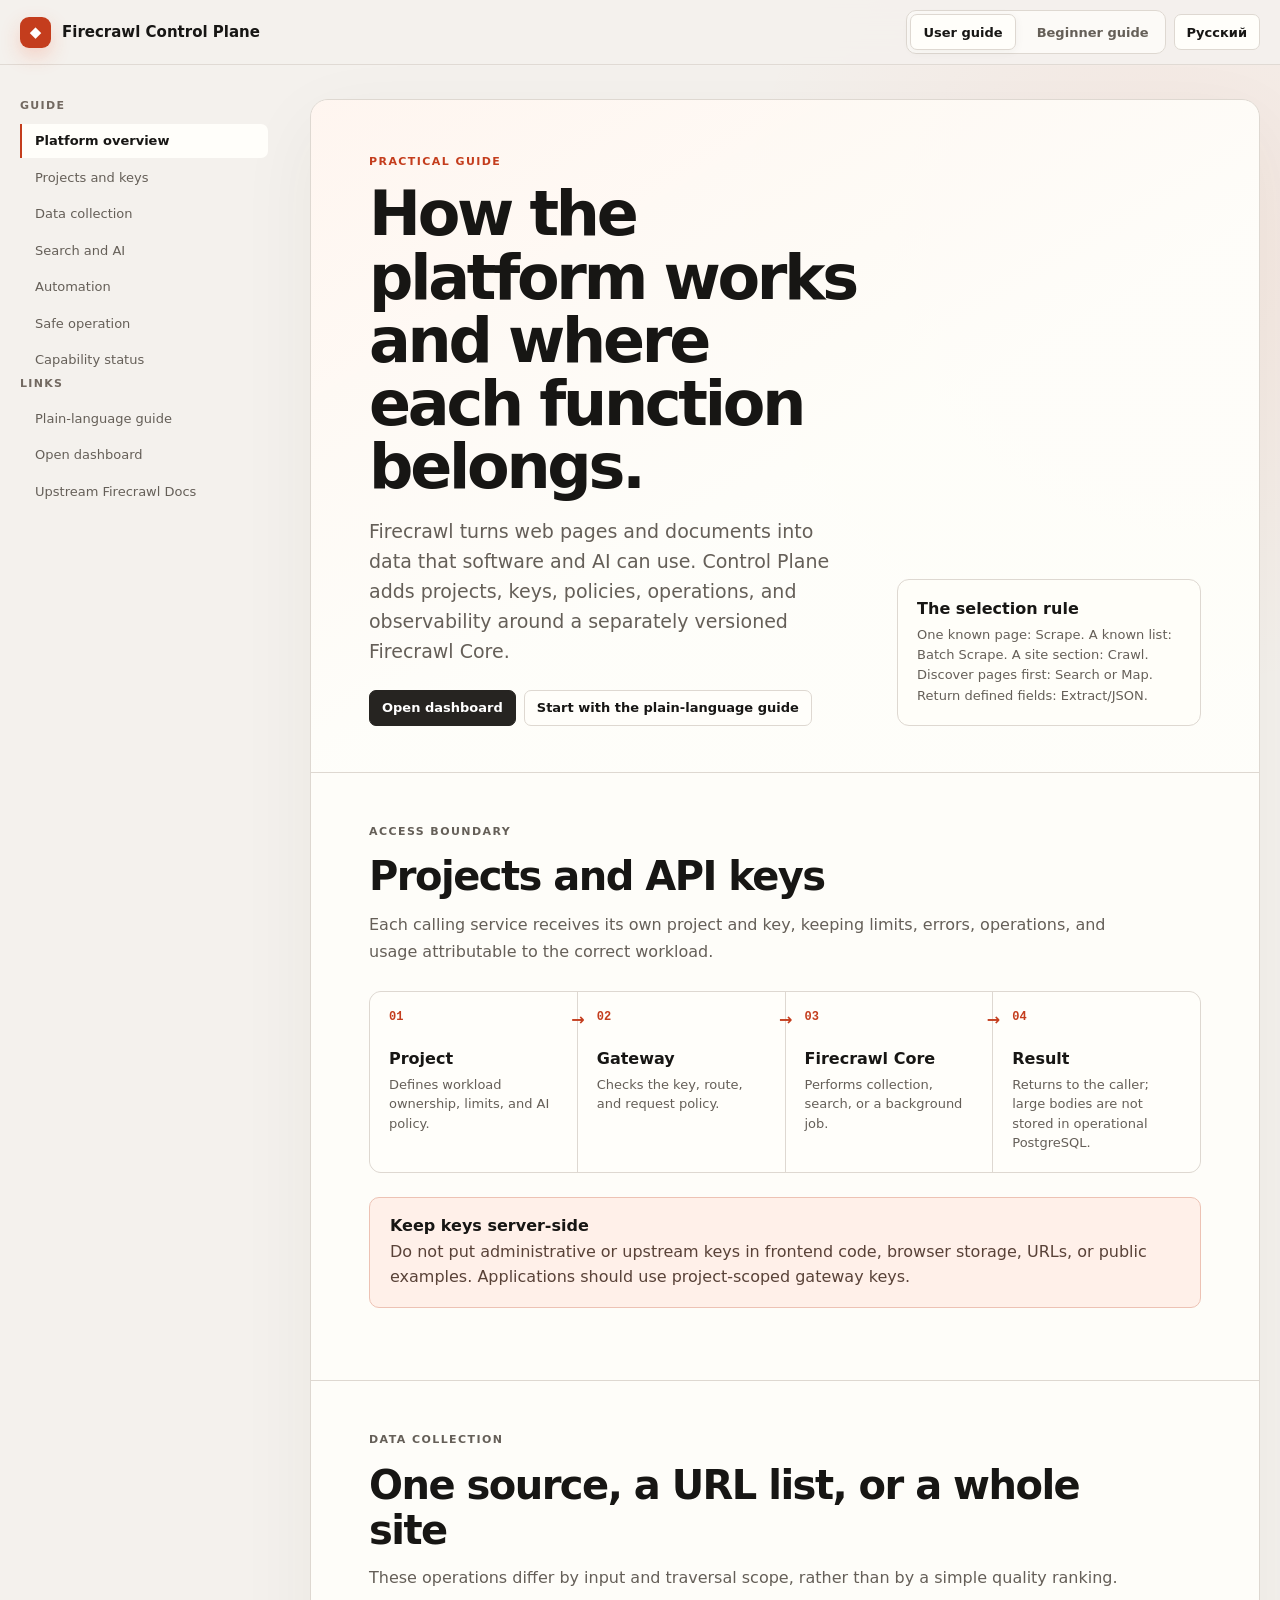
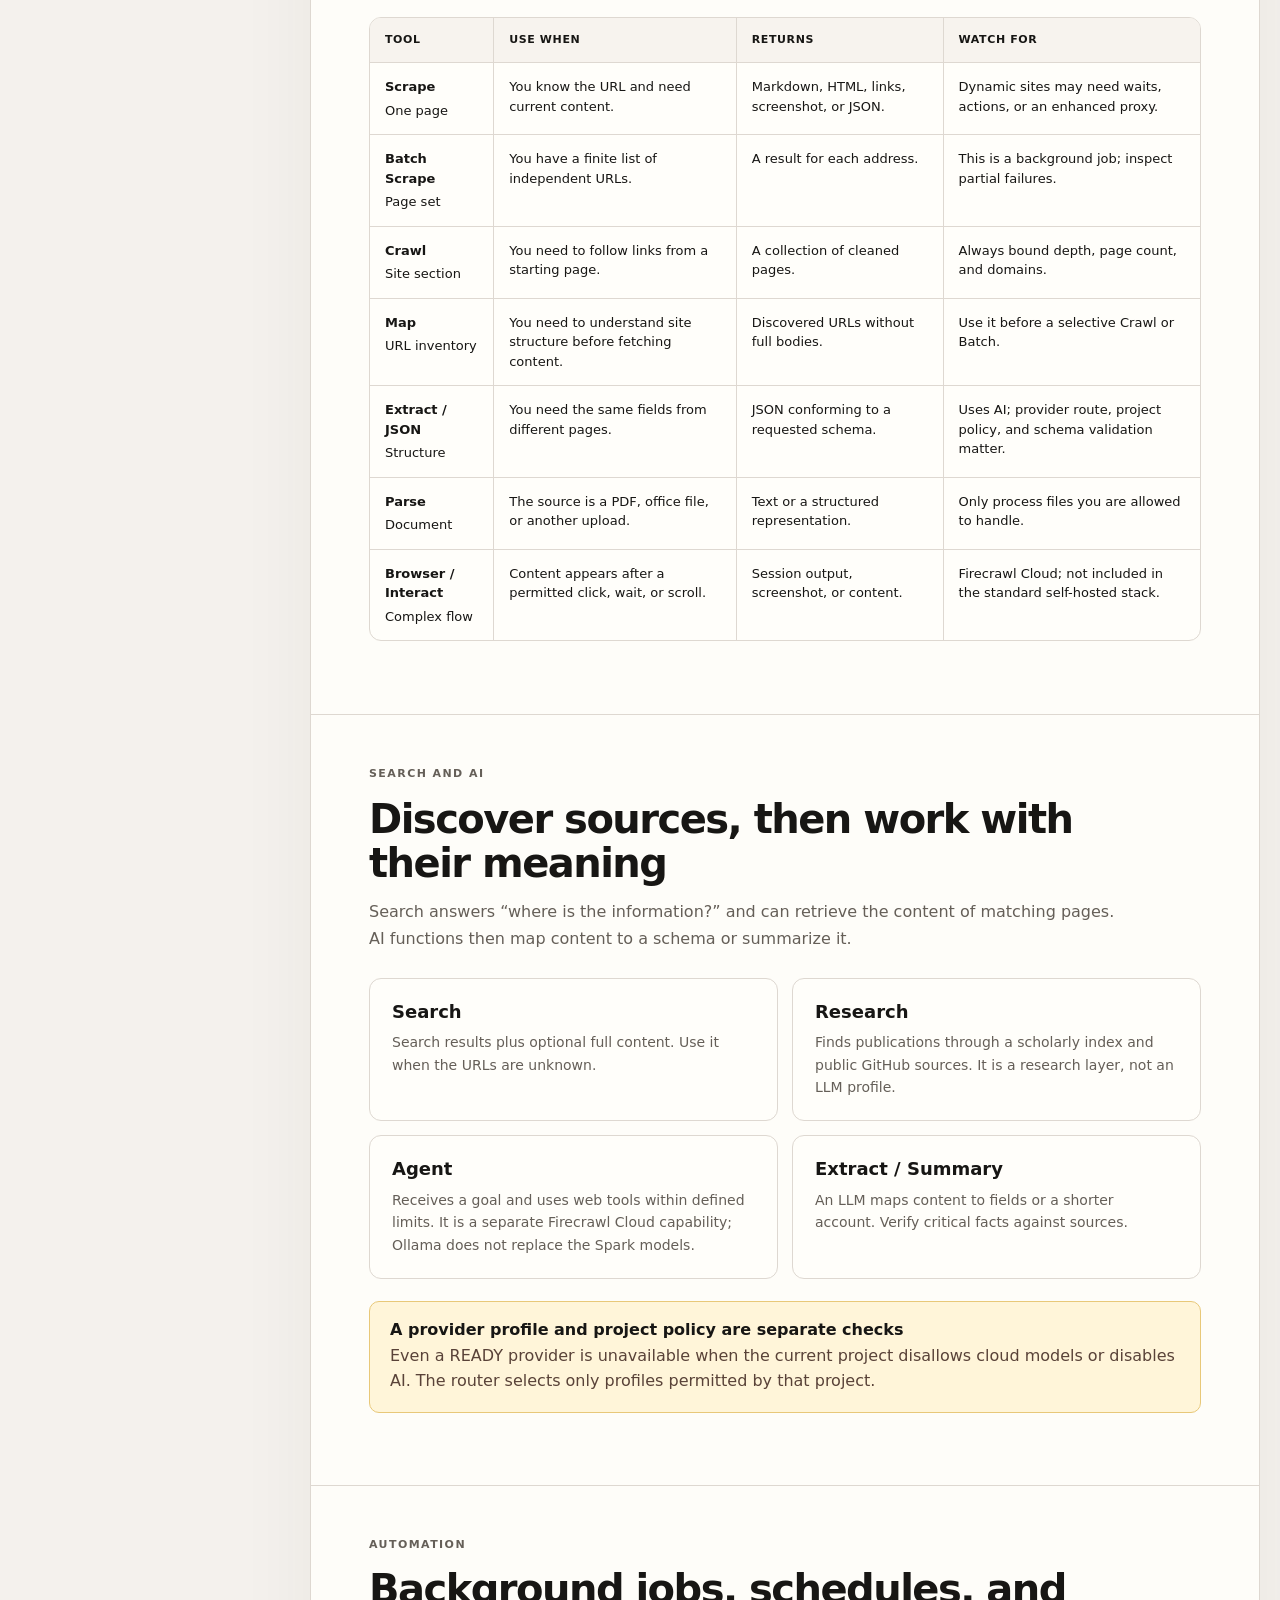
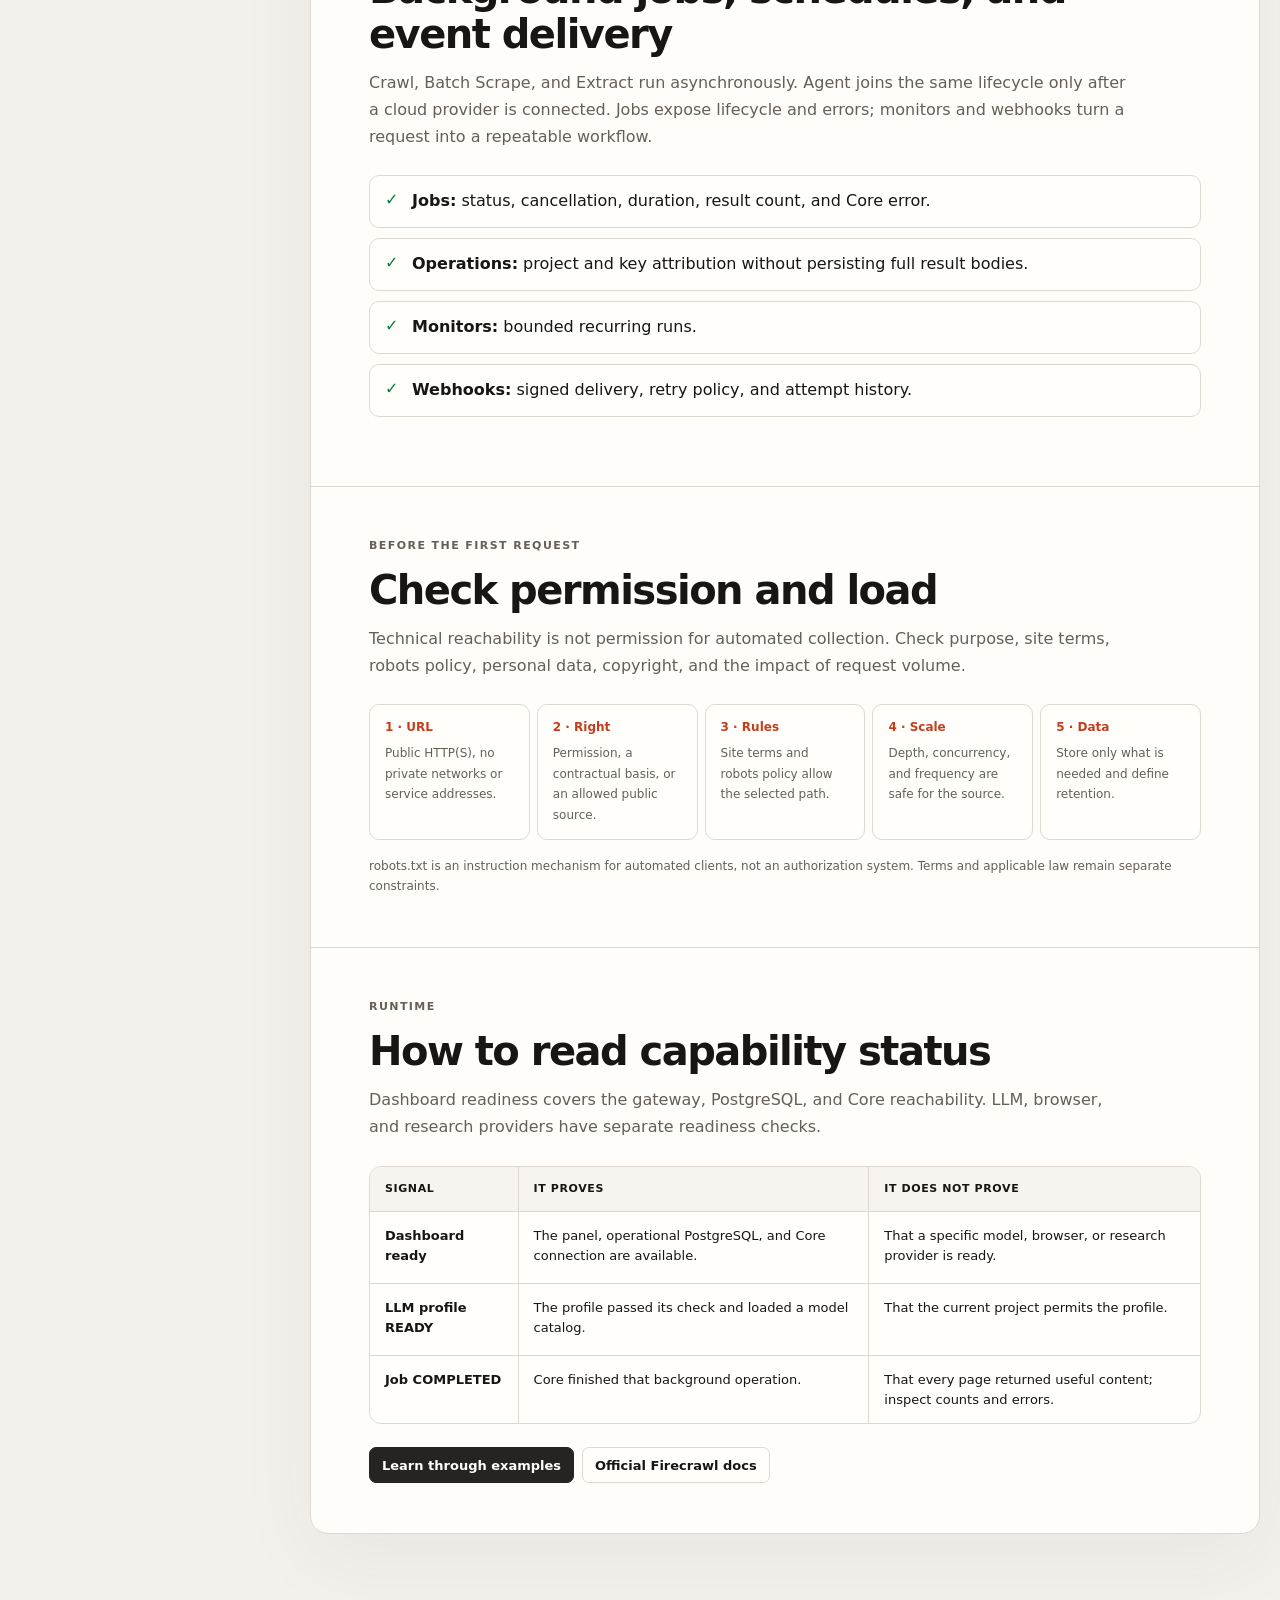
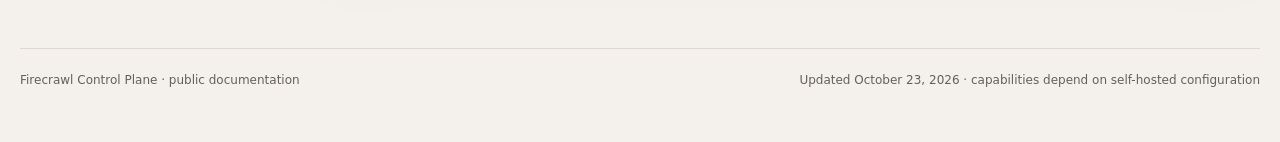
==== commit 15fcc4b7: "docs: clarify self-hosted AI boundaries" ====
--- a/en/index.html
+++ b/en/index.html
@@ -36,12 +36,12 @@
             <tr><td><strong>Map</strong>URL inventory</td><td>You need to understand site structure before fetching content.</td><td>Discovered URLs without full bodies.</td><td>Use it before a selective Crawl or Batch.</td></tr>
             <tr><td><strong>Extract / JSON</strong>Structure</td><td>You need the same fields from different pages.</td><td>JSON conforming to a requested schema.</td><td>Uses AI; provider route, project policy, and schema validation matter.</td></tr>
             <tr><td><strong>Parse</strong>Document</td><td>The source is a PDF, office file, or another upload.</td><td>Text or a structured representation.</td><td>Only process files you are allowed to handle.</td></tr>
-            <tr><td><strong>Browser / Interact</strong>Complex flow</td><td>Content appears after a permitted click, wait, or scroll.</td><td>Session output, screenshot, or content.</td><td>Requires a browser provider and strict limits.</td></tr>
+            <tr><td><strong>Browser / Interact</strong>Complex flow</td><td>Content appears after a permitted click, wait, or scroll.</td><td>Session output, screenshot, or content.</td><td>Firecrawl Cloud; not included in the standard self-hosted stack.</td></tr>
           </tbody></table></div></section>
 
-          <section class="docs-section wide" id="search-ai"><div class="section-heading"><p class="eyebrow">Search and AI</p><h2>Discover sources, then work with their meaning</h2><p>Search answers “where is the information?” and can retrieve the content of matching pages. AI functions then map content to a schema, summarize it, or plan a bounded multi-step task.</p></div><div class="ai-grid"><article class="info-card"><h3>Search</h3><p>Search results plus optional full content. Use it when the URLs are unknown.</p></article><article class="info-card"><h3>Research</h3><p>Finds publications through a scholarly index and public GitHub sources. It is a research layer, not an LLM profile.</p></article><article class="info-card"><h3>Agent</h3><p>Receives a goal and uses web tools within defined limits. It needs a working LLM route.</p></article><article class="info-card"><h3>Extract / Summary</h3><p>An LLM maps content to fields or a shorter account. Verify critical facts against sources.</p></article></div><div class="callout warning"><strong>A provider profile and project policy are separate checks</strong><p>Even a READY provider is unavailable when the current project disallows cloud models or disables AI. The router selects only profiles permitted by that project.</p></div></section>
+          <section class="docs-section wide" id="search-ai"><div class="section-heading"><p class="eyebrow">Search and AI</p><h2>Discover sources, then work with their meaning</h2><p>Search answers “where is the information?” and can retrieve the content of matching pages. AI functions then map content to a schema or summarize it.</p></div><div class="ai-grid"><article class="info-card"><h3>Search</h3><p>Search results plus optional full content. Use it when the URLs are unknown.</p></article><article class="info-card"><h3>Research</h3><p>Finds publications through a scholarly index and public GitHub sources. It is a research layer, not an LLM profile.</p></article><article class="info-card"><h3>Agent</h3><p>Receives a goal and uses web tools within defined limits. It is a separate Firecrawl Cloud capability; Ollama does not replace the Spark models.</p></article><article class="info-card"><h3>Extract / Summary</h3><p>An LLM maps content to fields or a shorter account. Verify critical facts against sources.</p></article></div><div class="callout warning"><strong>A provider profile and project policy are separate checks</strong><p>Even a READY provider is unavailable when the current project disallows cloud models or disables AI. The router selects only profiles permitted by that project.</p></div></section>
 
-          <section class="docs-section wide" id="automation"><div class="section-heading"><p class="eyebrow">Automation</p><h2>Background jobs, schedules, and event delivery</h2><p>Crawl, Batch Scrape, Extract, and Agent may run asynchronously. Jobs expose lifecycle and errors; monitors and webhooks turn a request into a repeatable workflow.</p></div><ul class="check-list"><li><strong>Jobs:</strong> status, cancellation, duration, result count, and Core error.</li><li><strong>Operations:</strong> project and key attribution without persisting full result bodies.</li><li><strong>Monitors:</strong> bounded recurring runs.</li><li><strong>Webhooks:</strong> signed delivery, retry policy, and attempt history.</li></ul></section>
+          <section class="docs-section wide" id="automation"><div class="section-heading"><p class="eyebrow">Automation</p><h2>Background jobs, schedules, and event delivery</h2><p>Crawl, Batch Scrape, and Extract run asynchronously. Agent joins the same lifecycle only after a cloud provider is connected. Jobs expose lifecycle and errors; monitors and webhooks turn a request into a repeatable workflow.</p></div><ul class="check-list"><li><strong>Jobs:</strong> status, cancellation, duration, result count, and Core error.</li><li><strong>Operations:</strong> project and key attribution without persisting full result bodies.</li><li><strong>Monitors:</strong> bounded recurring runs.</li><li><strong>Webhooks:</strong> signed delivery, retry policy, and attempt history.</li></ul></section>
 
           <section class="docs-section wide" id="safety"><div class="section-heading"><p class="eyebrow">Before the first request</p><h2>Check permission and load</h2><p>Technical reachability is not permission for automated collection. Check purpose, site terms, robots policy, personal data, copyright, and the impact of request volume.</p></div><div class="policy-flow" aria-label="Pre-request checks"><div class="policy-step"><b>1 · URL</b><span>Public HTTP(S), no private networks or service addresses.</span></div><div class="policy-step"><b>2 · Right</b><span>Permission, a contractual basis, or an allowed public source.</span></div><div class="policy-step"><b>3 · Rules</b><span>Site terms and robots policy allow the selected path.</span></div><div class="policy-step"><b>4 · Scale</b><span>Depth, concurrency, and frequency are safe for the source.</span></div><div class="policy-step"><b>5 · Data</b><span>Store only what is needed and define retention.</span></div></div><p class="source-note">robots.txt is an instruction mechanism for automated clients, not an authorization system. Terms and applicable law remain separate constraints.</p></section>
 
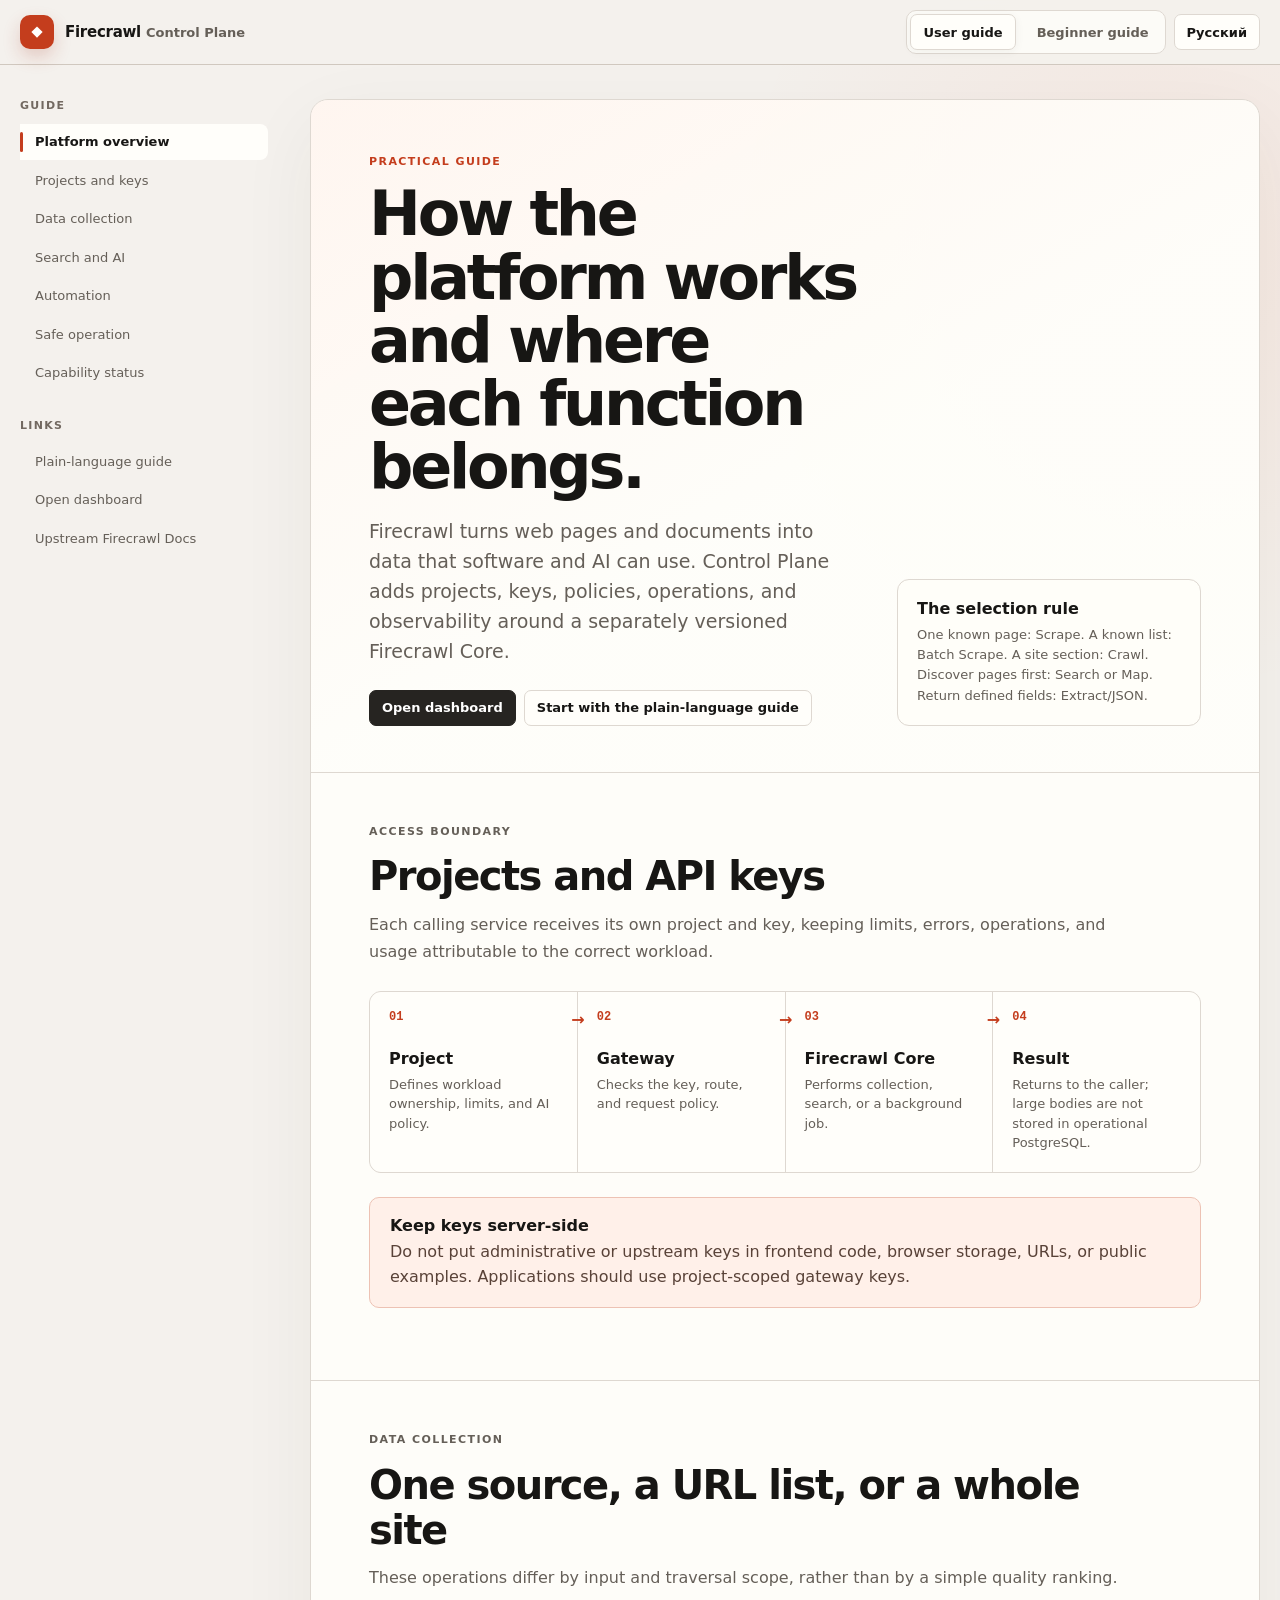
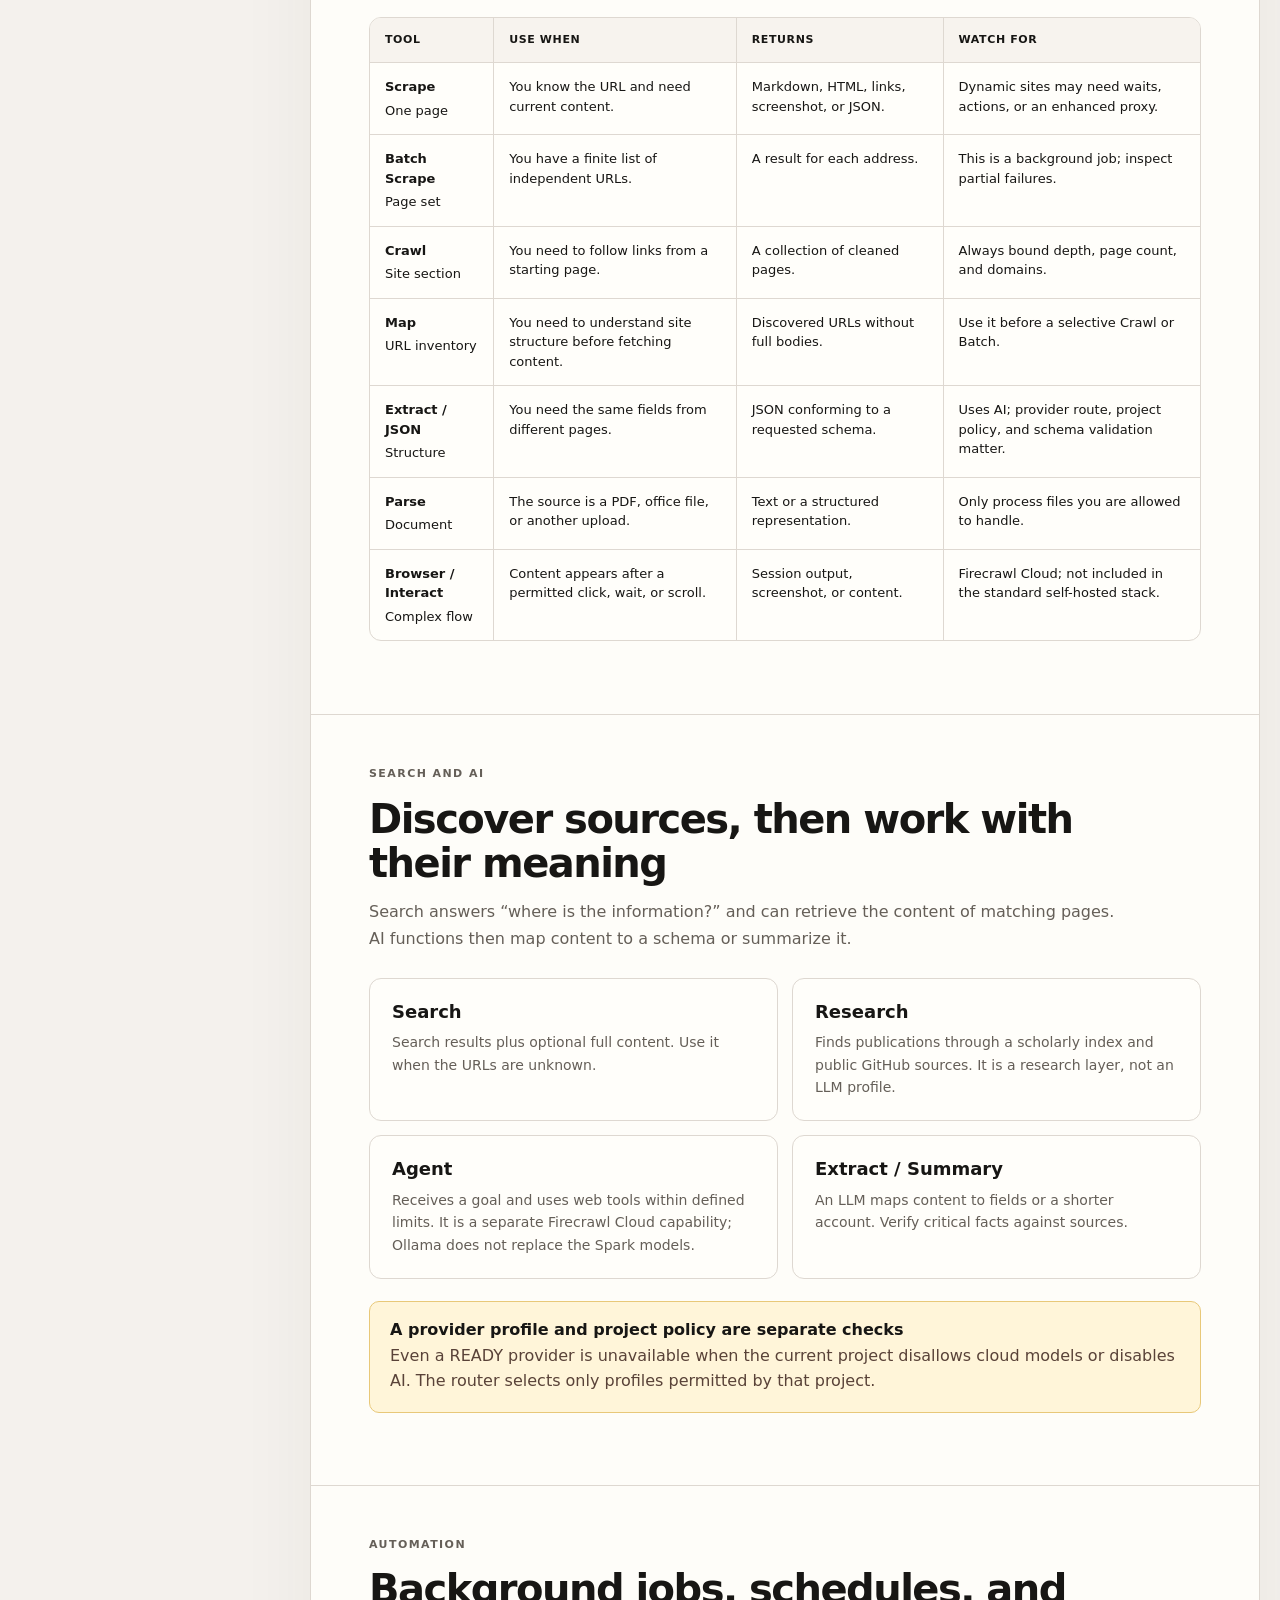
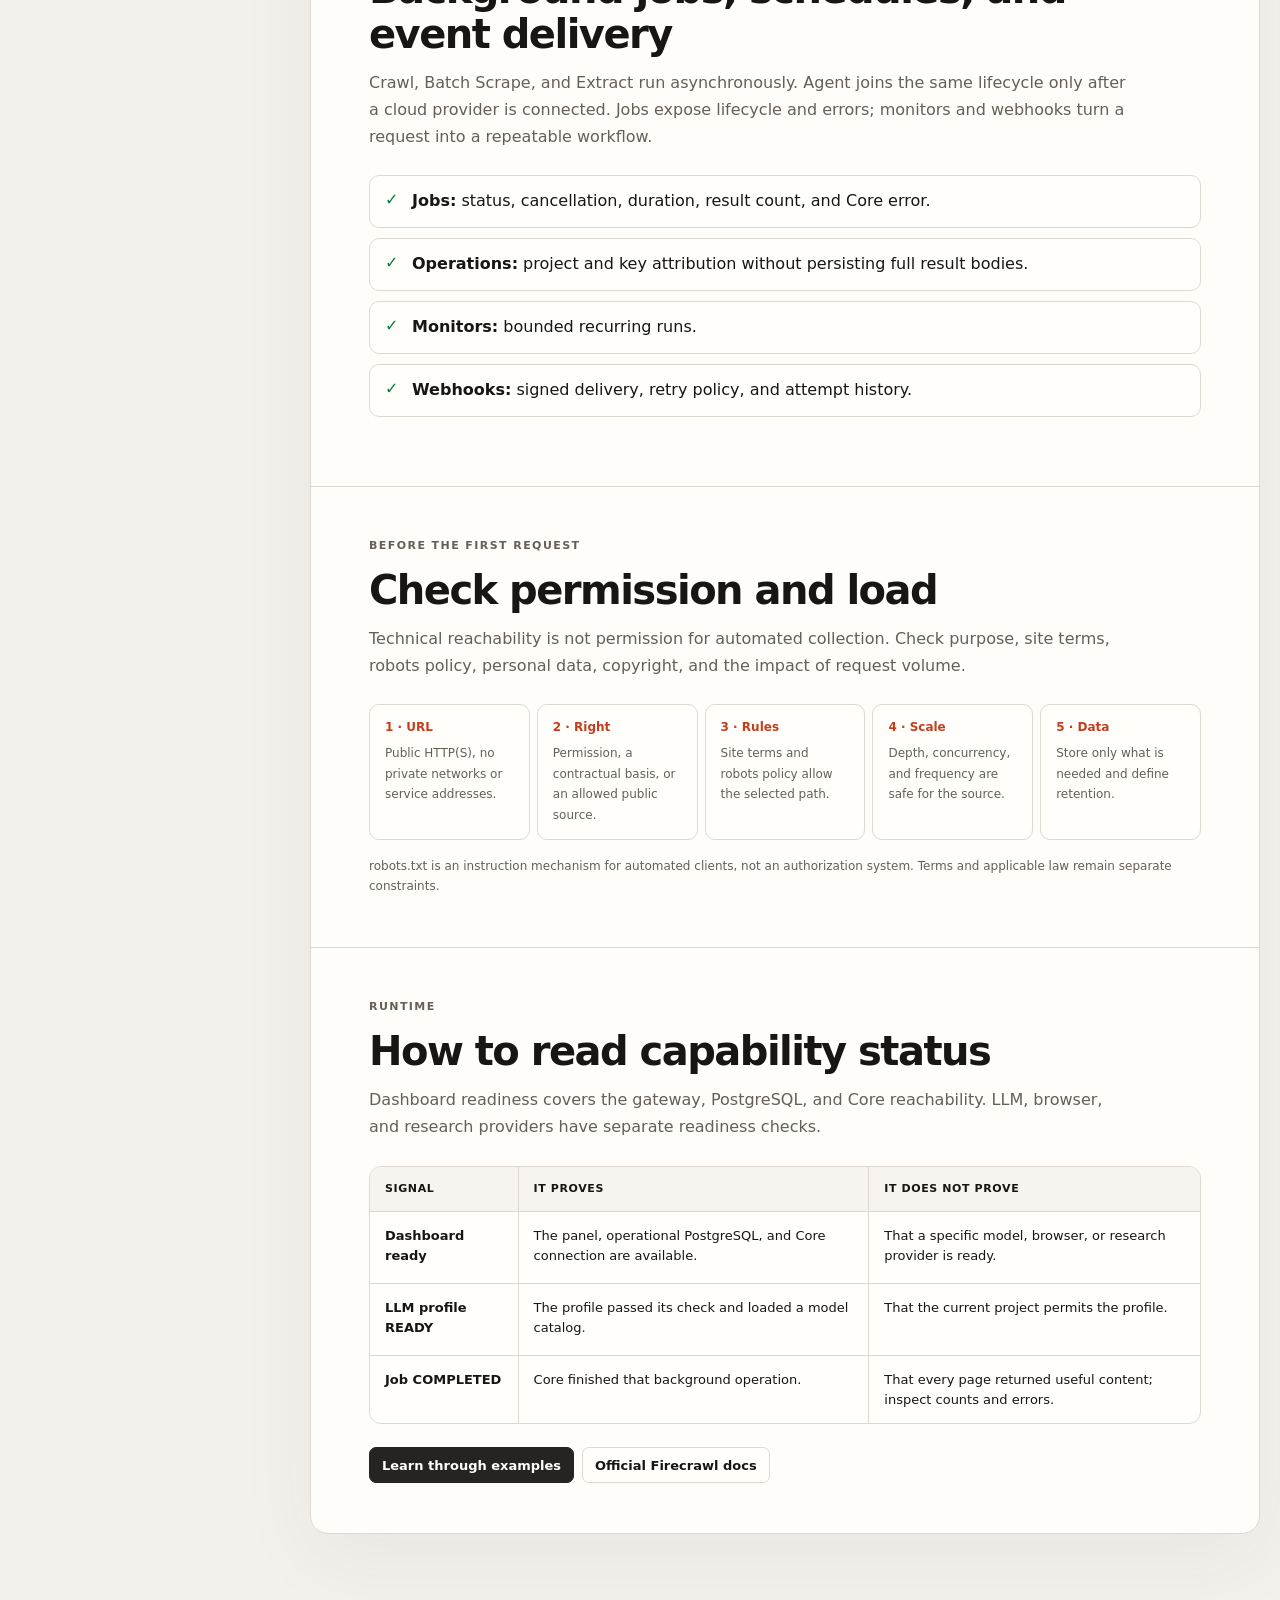
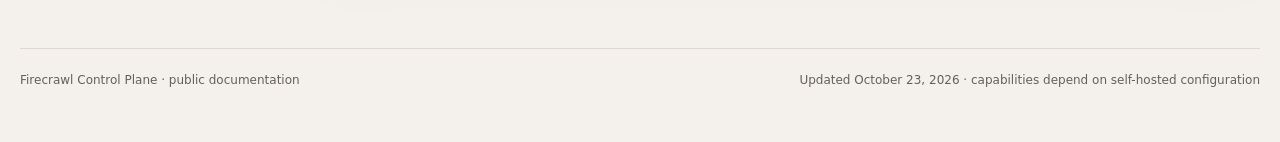
==== commit 0673bbc2: "docs: improve responsive navigation" ====
--- a/en/index.html
+++ b/en/index.html
@@ -5,17 +5,38 @@
     <meta name="viewport" content="width=device-width, initial-scale=1.0" />
     <meta name="description" content="Practical Firecrawl Control Plane documentation: collection, search, AI, projects, safety, and operations." />
     <title>Documentation · Firecrawl Control Plane</title>
+    <link rel="icon" href="../favicon.svg" type="image/svg+xml" />
     <link rel="stylesheet" href="../styles.css" />
     <script src="../docs.js" defer></script>
   </head>
   <body>
     <header class="site-header"><div class="shell">
-      <a class="brand" href="./" aria-label="Firecrawl Control Plane documentation"><span class="brand-mark" aria-hidden="true">◆</span><span>Firecrawl Control Plane</span></a>
+      <a class="brand" href="./" aria-label="Firecrawl Control Plane documentation">
+        <span class="brand-mark" aria-hidden="true"><svg viewBox="0 0 24 24" fill="none"><path d="M12 4.5 19.5 12 12 19.5 4.5 12 12 4.5Z" fill="currentColor" /></svg></span>
+        <span class="brand-copy"><strong>Firecrawl</strong><span>Control Plane</span></span>
+      </a>
       <div class="header-actions"><nav class="mode-switch" aria-label="Documentation mode"><a class="mode-link" aria-current="page" href="./">User guide</a><a class="mode-link" href="./beginners/">Beginner guide</a></nav><a class="language-link" href="../ru/" lang="ru">Русский</a></div>
+      <button class="menu-toggle" type="button" data-menu-toggle aria-expanded="false" aria-controls="mobile-navigation">
+        <span class="menu-toggle-label">Menu</span>
+        <svg viewBox="0 0 24 24" fill="none" stroke="currentColor" stroke-width="1.8" stroke-linecap="round" aria-hidden="true"><path class="menu-icon-open" d="M4 7h16M4 12h16M4 17h16" /><path class="menu-icon-close" d="m6 6 12 12M18 6 6 18" /></svg>
+      </button>
     </div></header>
 
+    <div class="menu-backdrop" data-menu-backdrop aria-hidden="true"></div>
+    <nav class="mobile-navigation" id="mobile-navigation" data-mobile-menu aria-label="Mobile navigation" aria-hidden="true" inert>
+      <div class="mobile-nav-head"><p class="mobile-nav-title">Navigation</p><span>Documentation</span></div>
+      <div class="mobile-nav-section"><p class="mobile-nav-label">Reading mode</p><div class="mobile-mode-switch"><a class="mobile-mode-link" aria-current="page" href="./">User guide</a><a class="mobile-mode-link" href="./beginners/">Beginner guide</a></div></div>
+      <div class="mobile-nav-section"><p class="mobile-nav-label">Language</p><a class="mobile-language-link" href="../ru/" lang="ru"><span>Язык</span>Русский</a></div>
+      <div class="mobile-nav-section">
+        <p class="mobile-nav-label">On this page</p>
+        <ul class="mobile-nav-list">
+          <li><a class="mobile-nav-link is-active" href="#overview">Platform overview</a></li><li><a class="mobile-nav-link" href="#projects">Projects and keys</a></li><li><a class="mobile-nav-link" href="#collection">Data collection</a></li><li><a class="mobile-nav-link" href="#search-ai">Search and AI</a></li><li><a class="mobile-nav-link" href="#automation">Automation</a></li><li><a class="mobile-nav-link" href="#safety">Safe operation</a></li><li><a class="mobile-nav-link" href="#status">Capability status</a></li>
+        </ul>
+      </div>
+      <div class="mobile-nav-section"><p class="mobile-nav-label">Useful links</p><ul class="mobile-nav-list"><li><a class="mobile-nav-link" href="https://firecrawl.tapurl.net/">Open dashboard</a></li><li><a class="mobile-nav-link" href="https://docs.firecrawl.dev/">Firecrawl documentation</a></li></ul></div>
+    </nav>
+
     <div class="shell">
-      <button class="mobile-toc-button" type="button" data-toc-toggle aria-expanded="false" aria-controls="docs-toc">Contents <span aria-hidden="true">⌄</span></button>
       <div class="docs-layout">
         <aside class="docs-sidebar" id="docs-toc" data-toc>
           <p class="toc-kicker">Guide</p><nav aria-label="Page contents"><ul class="toc-list">
--- a/styles.css
+++ b/styles.css
@@ -14,6 +14,7 @@
   --warning-soft: #fff5d9;
   --danger: #a33226;
   --danger-soft: #fff0ed;
+  --header-height: 64px;
   --sidebar: 248px;
   --content: 760px;
   font-family: Aptos, "Segoe UI Variable", "Segoe UI", ui-sans-serif, system-ui, sans-serif;
@@ -23,34 +24,41 @@
 * { box-sizing: border-box; }
 html { scroll-behavior: smooth; scroll-padding-top: 88px; }
 body { margin: 0; color: var(--ink); background: radial-gradient(circle at 92% 5%, rgba(242, 85, 44, 0.07), transparent 28rem), var(--canvas); }
+body.menu-open { overflow: hidden; }
 a { color: inherit; }
 button, input, select, textarea { font: inherit; }
 .shell { width: min(1240px, calc(100% - 32px)); margin: 0 auto; }
 
-.site-header { position: sticky; top: 0; z-index: 30; border-bottom: 1px solid rgba(222, 216, 209, 0.9); background: rgba(244, 241, 237, 0.94); backdrop-filter: blur(16px); }
-.site-header .shell { min-height: 64px; display: flex; align-items: center; justify-content: space-between; gap: 20px; }
-.brand { display: inline-flex; align-items: center; gap: 11px; font-size: 15px; font-weight: 780; text-decoration: none; }
-.brand-mark { width: 31px; height: 31px; display: grid; place-items: center; border-radius: 9px; color: white; background: var(--accent); box-shadow: 0 8px 20px rgba(242, 85, 44, 0.22); }
+.site-header { position: sticky; top: 0; z-index: 60; border-bottom: 1px solid rgba(199, 189, 179, 0.78); background: rgba(244, 241, 237, 0.96); backdrop-filter: blur(16px); }
+.site-header .shell { min-height: var(--header-height); display: flex; align-items: center; justify-content: space-between; gap: 20px; }
+.brand { min-width: 0; display: inline-flex; align-items: center; gap: 11px; color: var(--ink); text-decoration: none; }
+.brand-mark { flex: 0 0 auto; width: 34px; height: 34px; display: grid; place-items: center; border-radius: 10px; color: white; background: var(--accent); box-shadow: 0 8px 18px rgba(158, 47, 23, 0.2); }
+.brand-mark svg { width: 18px; height: 18px; }
+.brand-copy { min-width: 0; display: flex; align-items: baseline; gap: 5px; white-space: nowrap; }
+.brand-copy strong { font-size: 15px; font-weight: 820; letter-spacing: -0.018em; }
+.brand-copy span { color: var(--muted); font-size: 13px; font-weight: 650; }
 .header-actions, .mode-switch, .hero-actions, .card-actions { display: flex; align-items: center; flex-wrap: wrap; gap: 8px; }
 .mode-switch { padding: 3px; border: 1px solid var(--line); border-radius: 10px; background: rgba(255, 254, 250, 0.78); }
-.mode-link, .language-link, .button, .mobile-toc-button { min-height: 36px; display: inline-flex; align-items: center; justify-content: center; gap: 8px; border: 1px solid transparent; border-radius: 7px; padding: 0 12px; color: var(--muted); font-size: 13px; font-weight: 720; text-decoration: none; background: transparent; }
+.mode-link, .language-link, .button { min-height: 36px; display: inline-flex; align-items: center; justify-content: center; gap: 8px; border: 1px solid transparent; border-radius: 7px; padding: 0 12px; color: var(--muted); font-size: 13px; font-weight: 720; text-decoration: none; background: transparent; }
 .mode-link[aria-current="page"] { color: var(--ink); border-color: var(--line); background: var(--panel); box-shadow: 0 2px 10px rgba(42, 35, 29, 0.05); }
-.language-link, .button, .mobile-toc-button { border-color: var(--line); color: var(--ink); background: var(--panel); }
+.language-link, .button { border-color: var(--line); color: var(--ink); background: var(--panel); }
 .button.primary { color: white; border-color: #262421; background: #262421; }
-.language-link:hover, .button:hover, .mobile-toc-button:hover { border-color: #9f958b; }
+.language-link:hover, .button:hover { border-color: #9f958b; }
 .button.primary:hover { background: #403c37; }
+.menu-toggle, .mobile-navigation, .menu-backdrop { display: none; }
 
 .docs-layout { display: grid; grid-template-columns: var(--sidebar) minmax(0, 1fr); gap: 42px; align-items: start; padding-top: 34px; padding-bottom: 80px; }
 .docs-sidebar { position: sticky; top: 94px; max-height: calc(100vh - 116px); overflow-y: auto; scrollbar-width: thin; scrollbar-color: rgba(101, 95, 88, 0.28) transparent; }
 .docs-sidebar::-webkit-scrollbar { width: 4px; }
 .docs-sidebar::-webkit-scrollbar-thumb { border-radius: 99px; background: rgba(101, 95, 88, 0.28); }
 .toc-kicker { margin: 0 0 12px; color: var(--subtle); font-size: 11px; font-weight: 800; letter-spacing: 0.12em; text-transform: uppercase; }
+.docs-sidebar > .toc-kicker:not(:first-child) { margin-top: 28px; }
 .toc-list { display: grid; gap: 3px; margin: 0; padding: 0; list-style: none; }
-.toc-list + .toc-kicker { margin-top: 24px; }
-.toc-link { display: block; padding: 8px 10px 8px 13px; border-left: 2px solid transparent; border-radius: 0 7px 7px 0; color: var(--muted); font-size: 13px; line-height: 1.35; text-decoration: none; }
-.toc-link:hover { color: var(--ink); background: rgba(255, 254, 250, 0.65); }
-.toc-link.is-active { color: var(--ink); border-left-color: var(--accent); background: var(--panel); font-weight: 750; }
-.mobile-toc-button { display: none; width: 100%; justify-content: space-between; margin: 18px 0 0; }
+.toc-link { position: relative; display: block; border-radius: 0 8px 8px 0; padding: 9px 11px 9px 15px; color: var(--muted); font-size: 13px; line-height: 1.35; text-decoration: none; transition: color 140ms ease-out, background-color 140ms ease-out; }
+.toc-link::before { content: ""; position: absolute; top: 8px; bottom: 8px; left: 0; width: 3px; border-radius: 99px; opacity: 0; background: var(--accent); transform: scaleY(0.45); transition: opacity 140ms ease-out, transform 160ms cubic-bezier(0.22, 1, 0.36, 1); }
+.toc-link:hover, .toc-link:focus-visible { color: var(--ink); background: var(--accent-soft); }
+.toc-link:hover::before, .toc-link:focus-visible::before, .toc-link.is-active::before { opacity: 1; transform: scaleY(1); }
+.toc-link.is-active { color: var(--ink); background: var(--panel); font-weight: 750; }
 
 .docs-main { min-width: 0; border: 1px solid var(--line); border-radius: 18px; background: rgba(255, 254, 250, 0.92); box-shadow: 0 24px 80px rgba(59, 48, 38, 0.055); overflow: hidden; }
 .docs-hero { display: grid; grid-template-columns: minmax(0, 1fr) minmax(260px, 0.62fr); gap: 38px; align-items: end; padding: 54px 58px 46px; border-bottom: 1px solid var(--line); background: linear-gradient(150deg, rgba(255, 240, 233, 0.58), rgba(255, 254, 250, 0.4) 55%); }
@@ -149,32 +157,63 @@
   .policy-flow { grid-template-columns: 1fr 1fr; }
 }
 
-@media (max-width: 760px) {
-  html { scroll-padding-top: 74px; }
-  .site-header .shell { min-height: 58px; flex-wrap: wrap; padding: 8px 0; }
-  .brand span:last-child { display: none; }
-  .header-actions { justify-content: flex-end; }
-  .mode-switch { order: 2; width: 100%; display: grid; grid-template-columns: 1fr 1fr; }
-  .mode-link { text-align: center; }
-  .docs-layout { display: block; padding-top: 0; }
-  .mobile-toc-button { display: flex; }
-  .docs-sidebar { position: static; display: none; max-height: none; margin: 10px 0 18px; padding: 14px; border: 1px solid var(--line); border-radius: 12px; background: var(--panel); }
-  .docs-sidebar.is-open { display: block; }
+@media (max-width: 860px) {
+  html { scroll-padding-top: 78px; }
+  .site-header .shell { min-height: var(--header-height); flex-wrap: nowrap; padding: 0; }
+  .brand-copy span { display: none; }
+  .header-actions { display: none; }
+  .menu-toggle { min-width: 44px; min-height: 44px; display: inline-flex; align-items: center; justify-content: center; gap: 8px; border: 1px solid var(--line-strong); border-radius: 10px; padding: 0 12px; color: var(--ink); background: var(--panel); font-size: 13px; font-weight: 760; cursor: pointer; }
+  .menu-toggle svg { width: 20px; height: 20px; }
+  .menu-toggle .menu-icon-close { display: none; }
+  .menu-toggle[aria-expanded="true"] .menu-icon-open { display: none; }
+  .menu-toggle[aria-expanded="true"] .menu-icon-close { display: inline; }
+  .menu-backdrop { position: fixed; inset: var(--header-height) 0 0; z-index: 40; display: block; border: 0; padding: 0; opacity: 0; pointer-events: none; background: rgba(23, 22, 20, 0.3); transition: opacity 180ms ease-out; }
+  .menu-backdrop.is-open { opacity: 1; pointer-events: auto; }
+  .mobile-navigation { position: fixed; top: calc(var(--header-height) + 8px); right: 9px; bottom: max(9px, env(safe-area-inset-bottom)); z-index: 50; width: min(360px, calc(100% - 18px)); display: flex; flex-direction: column; gap: 20px; overflow-y: auto; overscroll-behavior: contain; border: 1px solid var(--line-strong); border-radius: 16px; padding: 20px; opacity: 0; pointer-events: none; transform: translateX(calc(100% + 20px)); color: var(--ink); background: var(--panel); box-shadow: 0 22px 54px rgba(42, 35, 29, 0.2); transition: transform 220ms cubic-bezier(0.22, 1, 0.36, 1), opacity 160ms ease-out; }
+  .mobile-navigation.is-open { opacity: 1; pointer-events: auto; transform: translateX(0); }
+  .mobile-nav-head { display: flex; align-items: baseline; justify-content: space-between; gap: 16px; padding-bottom: 14px; border-bottom: 1px solid var(--line); }
+  .mobile-nav-title { margin: 0; font-size: 18px; font-weight: 820; letter-spacing: -0.02em; }
+  .mobile-nav-head span { color: var(--muted); font-size: 12px; }
+  .mobile-nav-section { display: grid; gap: 9px; }
+  .mobile-nav-label { margin: 0; color: var(--subtle); font-size: 11px; font-weight: 800; letter-spacing: 0.09em; text-transform: uppercase; }
+  .mobile-mode-switch { display: grid; grid-template-columns: 1fr 1fr; gap: 4px; padding: 4px; border: 1px solid var(--line); border-radius: 12px; background: var(--canvas); }
+  .mobile-mode-link { min-height: 44px; display: inline-flex; align-items: center; justify-content: center; border: 1px solid transparent; border-radius: 8px; padding: 8px 10px; color: var(--muted); font-size: 13px; font-weight: 760; line-height: 1.25; text-align: center; text-decoration: none; }
+  .mobile-mode-link[aria-current="page"] { border-color: var(--line); color: var(--ink); background: var(--panel); box-shadow: 0 4px 12px rgba(42, 35, 29, 0.06); }
+  .mobile-language-link { min-height: 44px; display: flex; align-items: center; justify-content: space-between; gap: 12px; border: 1px solid var(--line); border-radius: 10px; padding: 0 13px; color: var(--ink); font-size: 14px; font-weight: 720; text-decoration: none; }
+  .mobile-language-link span { color: var(--muted); font-size: 12px; font-weight: 650; }
+  .mobile-nav-list { display: grid; gap: 2px; margin: 0; padding: 0; list-style: none; }
+  .mobile-nav-link { min-height: 42px; display: flex; align-items: center; justify-content: space-between; gap: 14px; border-radius: 9px; padding: 9px 11px; color: var(--muted); font-size: 14px; font-weight: 680; line-height: 1.35; text-decoration: none; }
+  .mobile-nav-link::after { content: ""; width: 6px; height: 6px; flex: 0 0 auto; border-top: 1.5px solid currentColor; border-right: 1.5px solid currentColor; transform: rotate(45deg); opacity: 0.58; }
+  .mobile-nav-link:hover, .mobile-nav-link:focus-visible, .mobile-nav-link.is-active { color: var(--ink); background: var(--canvas); }
+  .mobile-nav-link.is-active { box-shadow: inset 3px 0 0 var(--accent); }
+  .docs-layout { display: block; padding-top: 18px; padding-bottom: 38px; }
+  .docs-sidebar { display: none; }
   .docs-main { border-radius: 14px; }
-  .docs-hero { grid-template-columns: 1fr; gap: 22px; padding: 38px 24px 32px; }
+  .docs-hero { grid-template-columns: 1fr; gap: 22px; padding: 36px 24px 32px; }
   .docs-section { max-width: none; padding: 38px 24px; }
-  h1 { font-size: 40px; }
+  h1 { font-size: clamp(36px, 8.5vw, 44px); line-height: 1.04; letter-spacing: -0.04em; text-wrap: balance; }
+  .hero-copy { font-size: 17px; line-height: 1.55; }
+  .button { min-height: 44px; }
   .function-card { grid-template-columns: 1fr; gap: 12px; }
   .function-name { border-bottom: 1px solid var(--line); padding-bottom: 12px; }
   .ai-grid, .boundary-grid { grid-template-columns: 1fr; }
   .case-flow { grid-template-columns: 1fr 1fr; }
-  .site-footer .shell { flex-direction: column; }
+  .table-wrap { -webkit-overflow-scrolling: touch; overscroll-behavior-inline: contain; scrollbar-width: thin; }
+  .site-footer { padding: 20px 0 max(32px, env(safe-area-inset-bottom)); }
+  .site-footer .shell { flex-direction: column; gap: 10px; padding-top: 18px; }
 }
 
 @media (max-width: 480px) {
-  .shell { width: min(100% - 18px, 1240px); }
+  .shell { width: min(100% - 24px, 1240px); }
   .language-link { padding: 0 10px; }
-  .docs-hero, .docs-section { padding-left: 19px; padding-right: 19px; }
+  .menu-toggle { width: 44px; padding: 0; }
+  .menu-toggle-label { position: absolute; width: 1px; height: 1px; overflow: hidden; clip: rect(0 0 0 0); clip-path: inset(50%); white-space: nowrap; }
+  .mobile-navigation { right: 8px; width: calc(100% - 16px); padding: 18px; }
+  .docs-hero, .docs-section { padding-left: 20px; padding-right: 20px; }
+  .docs-hero { padding-top: 32px; }
+  h1 { font-size: clamp(34px, 10.5vw, 39px); }
+  .hero-actions { display: grid; grid-template-columns: 1fr; width: 100%; }
+  .hero-actions .button { width: 100%; padding: 10px 14px; text-align: center; }
   .mental-model, .case-flow, .policy-flow { grid-template-columns: 1fr; }
   .mental-step::after { display: none; }
   .case-study header { grid-template-columns: 34px minmax(0, 1fr); }
@@ -182,4 +221,11 @@
   .decision-row { grid-template-columns: 1fr; gap: 7px; }
 }
 
-@media (prefers-reduced-motion: reduce) { html { scroll-behavior: auto; } }
+@media (pointer: coarse) and (max-width: 860px) {
+  .mobile-nav-link { min-height: 44px; }
+}
+
+@media (prefers-reduced-motion: reduce) {
+  html { scroll-behavior: auto; }
+  .mobile-navigation, .menu-backdrop { transition: none; }
+}
